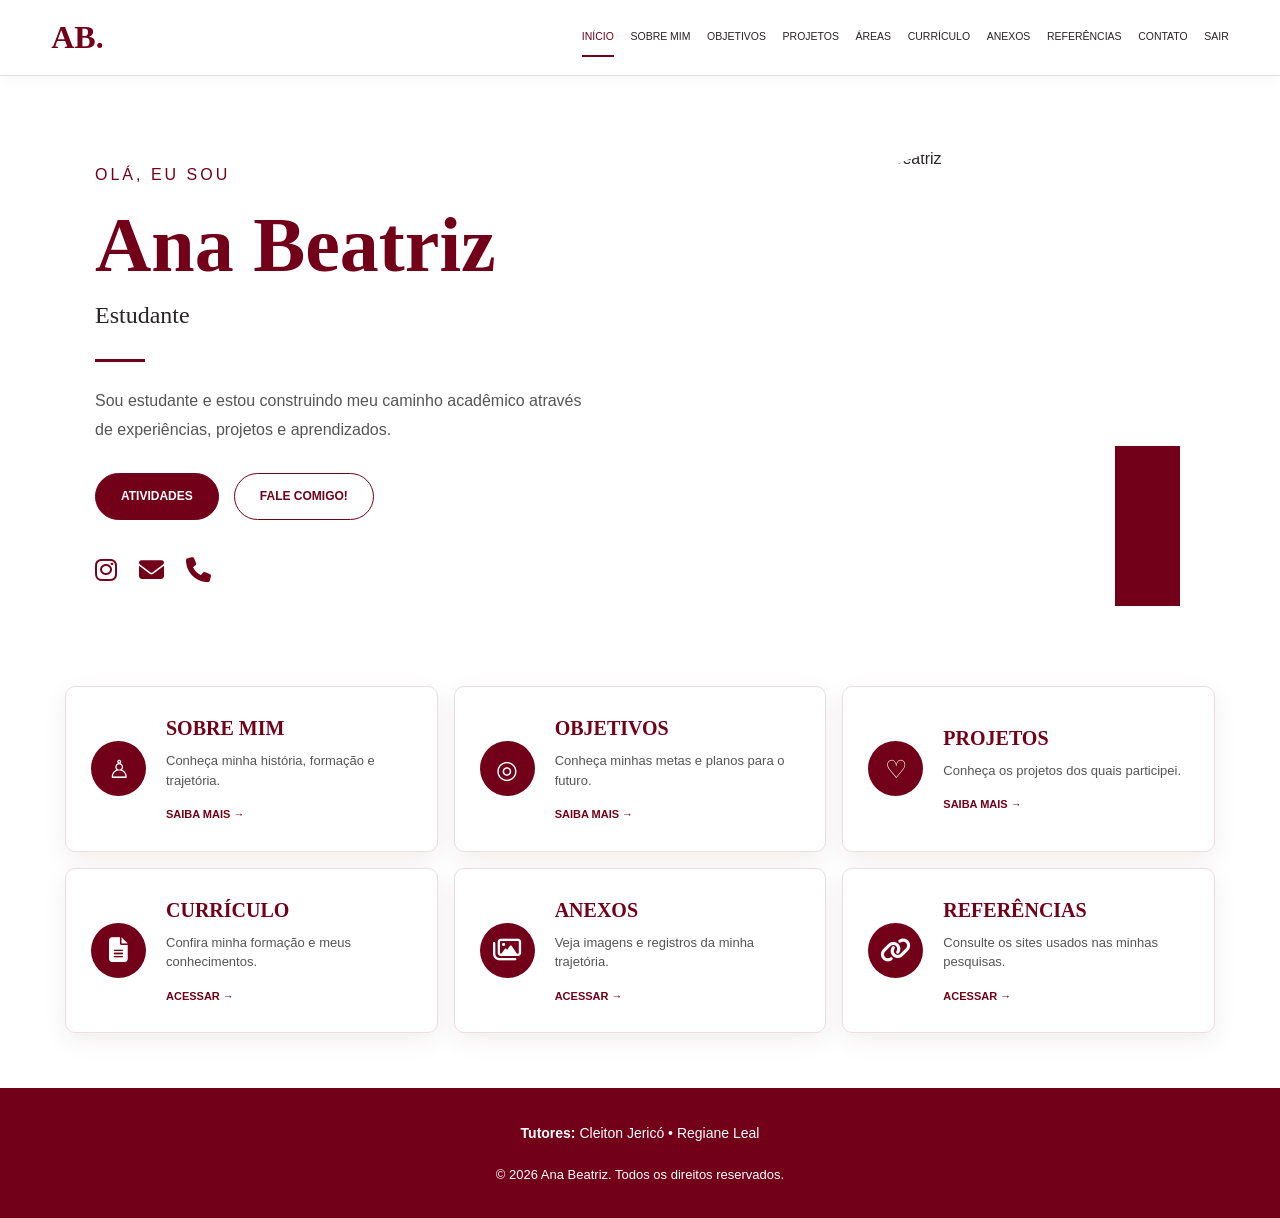
==== index.html @ 42975c36 "Revisa e padroniza o portfolio escolar" ====
<!DOCTYPE html>
<html lang="pt-BR">

<head>
    <script src="auth.js"></script>
    <meta charset="UTF-8">
    <meta name="viewport" content="width=device-width, initial-scale=1.0">

    <title>Portfólio | Ana Beatriz</title>

    <link rel="stylesheet" href="style.css">

    <!-- Ícones -->
    <link rel="stylesheet"
        href="https://cdnjs.cloudflare.com/ajax/libs/font-awesome/6.5.2/css/all.min.css">
</head>

<body>

    <!-- CABEÇALHO -->
    <header>

        <div class="logo">
            AB.
        </div>

        <nav aria-label="Navegação principal">
            <a href="index.html" class="ativo">INÍCIO</a>
            <a href="sobre.html">SOBRE MIM</a>
            <a href="objetivos.html">OBJETIVOS</a>
            <a href="projetos.html">PROJETOS</a>
            <a href="areas.html">ÁREAS</a>
            <a href="curriculo.html">CURRÍCULO</a>
            <a href="anexos.html">ANEXOS</a>
            <a href="referencias.html">REFERÊNCIAS</a>
            <a href="contato.html">CONTATO</a>
            <a href="#" onclick="sair(); return false;">SAIR</a>
        </nav>

    </header>


    <!-- PÁGINA INICIAL -->
    <main>

        <section class="inicio">

            <!-- TEXTO -->
            <div class="texto-inicio">

                <span class="saudacao">
                    OLÁ, EU SOU
                </span>

                <h1>
                    Ana Beatriz
                </h1>

                <h2>
                    Estudante
                </h2>

                <div class="linha"></div>

                <p>
                    Sou estudante e estou construindo meu caminho
                    acadêmico através de experiências, projetos
                    e aprendizados.
                </p>

                <div class="botoes">

                    <a href="areas.html" class="btn-principal">
                        ATIVIDADES
                    </a>

                    <a href="contato.html" class="btn-secundario">
                        FALE COMIGO!
                    </a>

                </div>


                <!-- REDES -->
                <div class="redes">

                    <a href="https://www.instagram.com/a.naalves_/" title="Instagram">
                        <i class="fa-brands fa-instagram"></i>
                    </a>

                    <a href="mailto:ana.b.alves11@aluno.senai.br" title="E-mail">
                        <i class="fa-solid fa-envelope"></i>
                    </a>

                    <a href="tel:+5589994659668" title="Telefone">
                        <i class="fa-solid fa-phone"></i>
                    </a>

                </div>

            </div>


            <!-- FOTO -->
            <div class="foto-inicio">

                <img src="img/Minha foto.png" alt="Foto de Ana Beatriz">

                <div class="detalhe-vinho"></div>

            </div>

        </section>


        <!-- CARDS INFORMATIVOS -->
        <section class="cards">

            <a href="sobre.html" class="card">

                <div class="icone">
                    ♙
                </div>

                <div>
                    <h3>
                        SOBRE MIM
                    </h3>

                    <p>
                        Conheça minha história,
                        formação e trajetória.
                    </p>

                    <span>
                        SAIBA MAIS →
                    </span>
                </div>

            </a>


            <a href="objetivos.html" class="card">

                <div class="icone">
                    ◎
                </div>

                <div>
                    <h3>
                        OBJETIVOS
                    </h3>

                    <p>
                        Conheça minhas metas
                        e planos para o futuro.
                    </p>

                    <span>
                        SAIBA MAIS →
                    </span>
                </div>

            </a>


            <a href="projetos.html" class="card">

                <div class="icone">
                    ♡
                </div>

                <div>
                    <h3>
                        PROJETOS
                    </h3>

                    <p>
                        Conheça os projetos
                        dos quais participei.
                    </p>

                    <span>
                        SAIBA MAIS →
                    </span>
                </div>

            </a>

            <a href="curriculo.html" class="card">
                <div class="icone"><i class="fa-solid fa-file-lines"></i></div>
                <div>
                    <h3>CURRÍCULO</h3>
                    <p>Confira minha formação e meus conhecimentos.</p>
                    <span>ACESSAR →</span>
                </div>
            </a>

            <a href="anexos.html" class="card">
                <div class="icone"><i class="fa-regular fa-images"></i></div>
                <div>
                    <h3>ANEXOS</h3>
                    <p>Veja imagens e registros da minha trajetória.</p>
                    <span>ACESSAR →</span>
                </div>
            </a>

            <a href="referencias.html" class="card">
                <div class="icone"><i class="fa-solid fa-link"></i></div>
                <div>
                    <h3>REFERÊNCIAS</h3>
                    <p>Consulte os sites usados nas minhas pesquisas.</p>
                    <span>ACESSAR →</span>
                </div>
            </a>

        </section>

    </main>


    <!-- RODAPÉ -->
    <footer>

         <p class="tutores">
            <strong>Tutores:</strong>
            Cleiton Jericó • Regiane Leal
        </p>

        <p>
            © 2026 Ana Beatriz. Todos os direitos reservados.
        </p>

      

    </footer>

</body>

</html>
---- style.css ----
/* =========================
   CONFIGURAÇÕES GERAIS
========================= */

* {
    margin: 0;
    padding: 0;
    box-sizing: border-box;
}

body {
    font-family: Arial, sans-serif;
    background-color: #ffffff;
    color: #292426;
}

a {
    text-decoration: none;
    color: inherit;
}


/* =========================
   CORES
========================= */

:root {
    --vinho: #720019;
    --vinho-escuro: #500011;
    --vinho-claro: #9a3347;
    --branco: #ffffff;
    --cinza-claro: #faf7f5;
    --borda: #eadfe0;
    --texto: #292426;
}


/* =========================
   CABEÇALHO
========================= */

header {
    height: 76px;

    padding: 0 7%;

    display: flex;
    align-items: center;
    justify-content: space-between;

    background-color: #ffffff;

    border-bottom: 1px solid var(--borda);

    position: sticky;
    top: 0;

    z-index: 100;
}


/* LOGO */

.logo {
    font-family: Georgia, serif;

    font-size: 32px;

    font-weight: bold;

    color: var(--vinho);
}


/* MENU */

nav {
    display: flex;

    align-items: center;

    gap: 30px;
}

nav a {
    font-size: 13px;

    padding: 28px 0 10px;

    color: #292426;

    border-bottom: 2px solid transparent;

    transition: 0.3s;
}

nav a:hover,
nav a.ativo {
    color: var(--vinho);

    border-bottom-color: var(--vinho);
}


/* BOTÃO CV */

.btn-cv {
    background-color: var(--vinho);

    color: white;

    padding: 13px 24px;

    border-radius: 30px;

    font-size: 12px;

    font-weight: bold;

    transition: 0.3s;
}

.btn-cv:hover {
    background-color: var(--vinho-escuro);
}


/* =========================
   ÁREA INICIAL
========================= */

.inicio {
    max-width: 1150px;

    min-height: 520px;

    margin: auto;

    padding: 55px 20px;

    display: grid;

    grid-template-columns: 1fr 480px;

    align-items: center;

    gap: 70px;
}


/* TEXTO */

.texto-inicio {
    padding-left: 10px;
}

.saudacao {
    color: var(--vinho);

    font-size: 16px;

    letter-spacing: 3px;
}

.texto-inicio h1 {
    font-family: Georgia, serif;

    font-size: 78px;

    line-height: 1;

    color: var(--vinho);

    margin-top: 18px;

    margin-bottom: 12px;
}

.texto-inicio h2 {
    font-family: Georgia, serif;

    font-size: 24px;

    font-weight: normal;
}


/* LINHA DECORATIVA */

.linha {
    width: 50px;

    height: 3px;

    background-color: var(--vinho);

    margin: 25px 0;
}


/* DESCRIÇÃO */

.texto-inicio p {
    max-width: 500px;

    color: #555;

    font-size: 16px;

    line-height: 1.8;
}


/* =========================
   BOTÕES
========================= */

.botoes {
    display: flex;

    gap: 15px;

    margin-top: 28px;
}

.btn-principal,
.btn-secundario {
    padding: 13px 25px;

    border-radius: 30px;

    font-size: 12px;

    font-weight: bold;

    transition: 0.3s;
}


/* BOTÃO VINHO */

.btn-principal {
    background-color: var(--vinho);

    color: white;

    border: 1px solid var(--vinho);
}

.btn-principal:hover {
    background-color: var(--vinho-escuro);
}


/* BOTÃO BRANCO */

.btn-secundario {
    background-color: white;

    color: var(--vinho);

    border: 1px solid var(--vinho);
}

.btn-secundario:hover {
    background-color: #faf3f4;
}


/* =========================
   REDES SOCIAIS
========================= */

.redes {
    display: flex;

    gap: 22px;

    margin-top: 30px;
}

.redes a {
    color: var(--vinho);

    font-size: 25px;

    transition: 0.3s;
}

.redes a:hover {
    color: var(--vinho-claro);

    transform: translateY(-2px);
}


/* =========================
   FOTO
========================= */

.foto-inicio {
    height: 490px;

    position: relative;

    display: flex;

    justify-content: center;

    align-items: center;
}

.foto-inicio img {
    width: 390px;

    height: 460px;

    object-fit: cover;

    border-radius: 200px 200px 25px 25px;

    position: relative;

    z-index: 2;
}


/* DETALHE VINHO AO LADO DA FOTO */

.detalhe-vinho {
    position: absolute;

    right: 15px;

    bottom: 15px;

    width: 65px;

    height: 160px;

    background-color: var(--vinho);

    z-index: 1;
}


/* =========================
   CARDS
========================= */

.cards {
    max-width: 1150px;

    margin: 10px auto 55px;

    display: grid;

    grid-template-columns: repeat(3, 1fr);
}

.card {
    display: flex;

    align-items: center;

    gap: 20px;

    padding: 25px;

    border: 1px solid var(--borda);

    background-color: white;

    transition: 0.3s;
}

.card:hover {
    background-color: var(--cinza-claro);

    border-color: #d8c4c7;
}


/* ÍCONE */

.icone {
    min-width: 55px;

    width: 55px;

    height: 55px;

    display: flex;

    align-items: center;

    justify-content: center;

    border-radius: 50%;

    background-color: var(--vinho);

    color: white;

    font-size: 25px;
}


/* TEXTO DOS CARDS */

.card h3 {
    font-family: Georgia, serif;

    color: var(--vinho);

    font-size: 20px;

    margin-bottom: 7px;
}

.card p {
    color: #555;

    font-size: 13px;

    line-height: 1.5;

    margin-bottom: 10px;
}

.card span {
    color: var(--vinho);

    font-size: 11px;

    font-weight: bold;
}


/* =========================
   RODAPÉ
========================= */

footer {
    min-height: 130px;

    padding: 25px 7%;

    background-color: var(--vinho);

    color: white;

    display: flex;

    flex-direction: column;

    align-items: center;

    justify-content: center;

    text-align: center;

    gap: 12px;

    font-size: 15px;
}

.tutores {
    font-size: 14px;
}

.tutores strong {
    font-weight: bold;
}

.redes-footer {
    display: flex;

    align-items: center;

    justify-content: center;

    gap: 25px;

    margin-top: 3px;
}

.redes-footer a {
    color: white;

    font-size: 21px;

    transition: 0.3s;
}

.redes-footer a:hover {
    color: #eadfe0;

    transform: translateY(-3px);
}


/* =========================
   RESPONSIVIDADE
========================= */

@media (max-width: 950px) {

    nav {
        gap: 15px;
    }

    .inicio {
        grid-template-columns: 1fr 350px;

        gap: 30px;
    }

    .texto-inicio h1 {
        font-size: 60px;
    }

    .foto-inicio img {
        width: 320px;

        height: 400px;
    }
}


@media (max-width: 760px) {

    header {
        padding: 0 5%;
    }

    nav {
        gap: 10px;
    }

    nav a {
        font-size: 11px;
    }

    .btn-cv {
        display: none;
    }

    .inicio {
        grid-template-columns: 1fr;

        text-align: center;

        gap: 35px;
    }

    .texto-inicio {
        padding: 0;

        order: 2;
    }

    .foto-inicio {
        order: 1;

        height: 380px;
    }

    .foto-inicio img {
        width: 280px;

        height: 350px;
    }

    .linha {
        margin: 20px auto;
    }

    .botoes {
        justify-content: center;
    }

    .redes {
        justify-content: center;
    }

    .cards {
        grid-template-columns: 1fr;

        margin-left: 6%;

        margin-right: 6%;
    }

    footer {
        flex-direction: column;

        gap: 10px;

        text-align: center;
    }
}


@media (max-width: 500px) {

    nav {
        display: none;
    }

    .texto-inicio h1 {
        font-size: 48px;
    }

    .texto-inicio h2 {
        font-size: 20px;
    }

    .botoes {
        flex-direction: column;
    }

    .btn-principal,
    .btn-secundario {
        width: 100%;

        text-align: center;
    }

    .foto-inicio img {
        width: 250px;

        height: 320px;
    }
}








/* =========================
   PÁGINA SOBRE MIM
========================= */

.sobre {
    max-width: 900px;

    margin: auto;

    padding: 70px 30px 80px;

    text-align: center;
}


/* =========================
   TÍTULO
========================= */

.titulo-pagina {
    text-align: center;

    margin-bottom: 55px;
}

.titulo-pagina span {
    color: var(--vinho);

    font-size: 12px;

    font-weight: bold;

    letter-spacing: 3px;
}

.titulo-pagina h1 {
    font-family: Georgia, serif;

    color: var(--vinho);

    font-size: 48px;

    margin-top: 12px;
}

.linha-titulo {
    width: 45px;

    height: 3px;

    background-color: var(--vinho);

    margin: 18px auto 0;
}


/* =========================
   TEXTO
========================= */

.sobre-texto {
    max-width: 780px;

    margin: auto;

    text-align: center;
}

.sobre-texto h2 {
    font-family: Georgia, serif;

    color: var(--vinho);

    font-size: 32px;

    margin-bottom: 30px;
}

.sobre-texto p {
    color: #555;

    font-size: 15px;

    line-height: 1.9;

    margin-bottom: 20px;
}

.sobre-texto strong {
    color: var(--vinho);
}


/* =========================
   INFORMAÇÕES
========================= */

.informacoes {
    max-width: 700px;

    margin: 40px auto 0;

    padding-top: 30px;

    border-top: 1px solid var(--borda);

    display: grid;

    grid-template-columns: 1fr 1fr;

    gap: 30px;
}

.informacao {
    display: flex;

    flex-direction: column;

    align-items: center;

    gap: 8px;
}

.informacao span {
    color: var(--vinho);

    font-size: 10px;

    font-weight: bold;

    letter-spacing: 2px;
}

.informacao strong {
    color: #333;

    font-size: 14px;

    font-weight: normal;
}


/* =========================
   RESPONSIVIDADE
========================= */

@media (max-width: 600px) {

    .sobre {
        padding: 50px 20px 60px;
    }

    .titulo-pagina h1 {
        font-size: 38px;
    }

    .sobre-texto h2 {
        font-size: 27px;
    }

    .sobre-texto p {
        font-size: 14px;
    }

    .informacoes {
        grid-template-columns: 1fr;

        gap: 25px;
    }
}







/* =========================
   PÁGINA OBJETIVOS
========================= */

.objetivos {
    max-width: 1100px;

    margin: auto;

    padding: 70px 30px 80px;

    text-align: center;
}


/* =========================
   TÍTULO
========================= */

.objetivos .titulo-pagina {
    margin-bottom: 55px;
}

.objetivos .titulo-pagina span {
    color: var(--vinho);

    font-size: 12px;

    font-weight: bold;

    letter-spacing: 3px;
}

.objetivos .titulo-pagina h1 {
    font-family: Georgia, serif;

    color: var(--vinho);

    font-size: 48px;

    margin-top: 12px;
}

.objetivos .linha-titulo {
    width: 45px;

    height: 3px;

    background-color: var(--vinho);

    margin: 18px auto;
}

.objetivos .titulo-pagina p {
    max-width: 600px;

    margin: 20px auto 0;

    color: #666;

    font-size: 15px;

    line-height: 1.7;
}


/* =========================
   CARDS
========================= */

.objetivos-cards {
    display: grid;

    grid-template-columns: repeat(3, 1fr);

    gap: 22px;

    max-width: 1000px;

    margin: auto;
}


.objetivo-card {
    min-height: 330px;

    padding: 35px 28px;

    border: 1px solid var(--borda);

    background-color: white;

    position: relative;

    transition: 0.3s;
}


.objetivo-card:hover {
    border-color: var(--vinho);

    transform: translateY(-5px);

    box-shadow: 0 10px 25px rgba(114, 0, 25, 0.08);
}


/* =========================
   NÚMERO
========================= */

.objetivo-numero {
    color: var(--vinho);

    font-size: 12px;

    font-weight: bold;

    letter-spacing: 2px;

    margin-bottom: 20px;
}


/* =========================
   ÍCONE
========================= */

.objetivo-icone {
    width: 65px;

    height: 65px;

    margin: auto;

    display: flex;

    align-items: center;

    justify-content: center;

    border-radius: 50%;

    background-color: var(--vinho);

    color: white;

    font-size: 24px;
}


/* =========================
   TÍTULO DO CARD
========================= */

.objetivo-card h2 {
    font-family: Georgia, serif;

    color: var(--vinho);

    font-size: 25px;

    margin: 22px 0 15px;
}


/* =========================
   TEXTO
========================= */

.objetivo-card p {
    color: #555;

    font-size: 14px;

    line-height: 1.8;
}


/* =========================
   FRASE FINAL
========================= */

.frase-objetivos {
    max-width: 700px;

    margin: 55px auto 0;

    display: flex;

    align-items: center;

    justify-content: center;

    gap: 15px;

    color: var(--vinho);
}


.frase-objetivos span {
    font-family: Georgia, serif;

    font-size: 40px;

    line-height: 1;
}


.frase-objetivos p {
    font-family: Georgia, serif;

    font-size: 18px;

    font-style: italic;
}


/* =========================
   RESPONSIVIDADE
========================= */

@media (max-width: 800px) {

    .objetivos-cards {
        grid-template-columns: 1fr;

        max-width: 500px;
    }

    .objetivo-card {
        min-height: auto;
    }
}


@media (max-width: 600px) {

    .objetivos {
        padding: 50px 20px 60px;
    }

    .objetivos .titulo-pagina h1 {
        font-size: 38px;
    }

    .objetivos .titulo-pagina p {
        font-size: 14px;
    }

    .frase-objetivos p {
        font-size: 16px;
    }
}







/* =========================
   PÁGINA PROJETOS
========================= */

.projetos {
    max-width: 1000px;

    margin: auto;

    padding: 70px 30px 80px;

    text-align: center;
}


/* =========================
   TÍTULO
========================= */

.projetos .titulo-pagina {
    margin-bottom: 55px;
}

.projetos .titulo-pagina span {
    color: var(--vinho);

    font-size: 12px;

    font-weight: bold;

    letter-spacing: 3px;
}

.projetos .titulo-pagina h1 {
    font-family: Georgia, serif;

    color: var(--vinho);

    font-size: 48px;

    margin-top: 12px;
}

.projetos .linha-titulo {
    width: 45px;

    height: 3px;

    background-color: var(--vinho);

    margin: 18px auto;
}

.projetos .titulo-pagina p {
    max-width: 600px;

    margin: 20px auto 0;

    color: #666;

    font-size: 15px;

    line-height: 1.7;
}


/* =========================
   LISTA
========================= */

.lista-projetos {
    max-width: 850px;

    margin: auto;

    border-top: 1px solid var(--borda);
}


/* =========================
   PROJETO
========================= */

.projeto {
    min-height: 90px;

    padding: 20px 25px;

    display: flex;

    align-items: center;

    gap: 30px;

    border-bottom: 1px solid var(--borda);

    background-color: white;

    transition: 0.3s;
}


.projeto:hover {
    background-color: #faf7f5;

    padding-left: 35px;
}


/* =========================
   NÚMERO
========================= */

.numero-projeto {
    color: var(--vinho);

    font-size: 12px;

    font-weight: bold;

    letter-spacing: 1px;

    min-width: 30px;
}


/* =========================
   NOME
========================= */

.projeto h2 {
    flex: 1;

    text-align: left;

    font-family: Georgia, serif;

    font-size: 21px;

    font-weight: normal;

    color: #292426;
}


/* =========================
   SETA
========================= */

.seta {
    color: var(--vinho);

    font-size: 24px;

    transition: 0.3s;
}

.projeto:hover .seta {
    transform: translateX(5px);
}


/* =========================
   RESPONSIVIDADE
========================= */

@media (max-width: 600px) {

    .projetos {
        padding: 50px 20px 60px;
    }

    .projetos .titulo-pagina h1 {
        font-size: 38px;
    }

    .projeto {
        gap: 15px;

        padding: 20px 15px;
    }

    .projeto h2 {
        font-size: 17px;
    }

    .projeto:hover {
        padding-left: 20px;
    }
}







/* =========================
   PÁGINA CONTATO
========================= */

.contato {
    max-width: 950px;

    margin: auto;

    padding: 70px 30px 90px;

    text-align: center;
}


/* =========================
   TÍTULO
========================= */

.contato .titulo-pagina {
    margin-bottom: 55px;
}

.contato .titulo-pagina span {
    color: var(--vinho);

    font-size: 12px;

    font-weight: bold;

    letter-spacing: 3px;
}

.contato .titulo-pagina h1 {
    font-family: Georgia, serif;

    color: var(--vinho);

    font-size: 48px;

    margin-top: 12px;
}

.contato .linha-titulo {
    width: 45px;

    height: 3px;

    background-color: var(--vinho);

    margin: 18px auto;
}

.contato .titulo-pagina p {
    max-width: 600px;

    margin: 20px auto 0;

    color: #666;

    font-size: 15px;

    line-height: 1.7;
}


/* =========================
   CONTATOS
========================= */

.contatos {
    max-width: 750px;

    margin: auto;

    display: flex;

    flex-direction: column;

    gap: 15px;
}


/* =========================
   CARD DE CONTATO
========================= */

.contato-card {
    min-height: 95px;

    padding: 18px 25px;

    display: flex;

    align-items: center;

    gap: 22px;

    background-color: white;

    border: 1px solid var(--borda);

    text-align: left;

    transition: 0.3s;
}

.contato-card:hover {
    border-color: var(--vinho);

    background-color: #faf7f5;

    transform: translateX(5px);
}


/* =========================
   ÍCONE
========================= */

.contato-icone {
    width: 58px;

    height: 58px;

    min-width: 58px;

    display: flex;

    align-items: center;

    justify-content: center;

    border-radius: 50%;

    background-color: var(--vinho);

    color: white;

    font-size: 23px;
}


/* =========================
   INFORMAÇÕES
========================= */

.contato-info {
    display: flex;

    flex-direction: column;

    gap: 7px;

    flex: 1;
}

.contato-info span {
    color: var(--vinho);

    font-size: 10px;

    font-weight: bold;

    letter-spacing: 2px;
}

.contato-info strong {
    color: #333;

    font-size: 15px;

    font-weight: normal;
}


/* =========================
   SETA
========================= */

.seta-contato {
    color: var(--vinho);

    font-size: 17px;

    transition: 0.3s;
}

.contato-card:hover .seta-contato {
    transform: translateX(5px);
}


/* =========================
   RESPONSIVIDADE
========================= */

@media (max-width: 600px) {

    .contato {
        padding: 50px 20px 60px;
    }

    .contato .titulo-pagina h1 {
        font-size: 38px;
    }

    .contato-card {
        padding: 15px;

        gap: 15px;
    }

    .contato-icone {
        width: 50px;

        height: 50px;

        min-width: 50px;

        font-size: 20px;
    }

    .contato-info strong {
        font-size: 13px;
    }
}

/* =========================
   MINHA ROTINA
========================= */

.rotina {
    width: 100%;
    margin-top: 75px;
    padding-top: 55px;

    border-top: 1px solid var(--borda);

    text-align: center;
}


/* TÍTULO */

.rotina-titulo {
    margin-bottom: 40px;
}

.rotina-titulo span {
    color: var(--vinho);

    font-size: 12px;
    font-weight: bold;

    letter-spacing: 4px;
}

.rotina-titulo h2 {
    margin-top: 12px;

    font-family: Georgia, serif;

    color: var(--vinho);

    font-size: 38px;
}

.rotina-titulo .linha-titulo {
    width: 50px;
    height: 3px;

    margin: 18px auto;

    background-color: var(--vinho);
}

.rotina-titulo p {
    margin: 20px auto 0;

    color: #666;

    font-size: 15px;
}


/* =========================
   TABELA
========================= */

.tabela-rotina {
    width: 100%;

    margin: 0 auto;

    overflow-x: visible;
}

.tabela-rotina table {
    width: 100%;

    border-collapse: collapse;

    table-layout: fixed;

    background-color: white;

    border: 1px solid var(--borda);
}


/* CABEÇALHO */

.tabela-rotina th {
    height: 55px;

    padding: 12px 8px;

    background-color: var(--vinho);

    color: white;

    border: 1px solid white;

    font-size: 12px;

    font-weight: bold;

    letter-spacing: 1px;
}


/* CÉLULAS */

.tabela-rotina td {
    height: 42px;

    padding: 8px 5px;

    border: 1px solid #ddd;

    color: #555;

    font-size: 12px;

    text-align: center;

    vertical-align: middle;
}


/* COLUNA HORÁRIO */

.tabela-rotina th:first-child {
    width: 125px;
}

.tabela-rotina td:first-child {
    width: 125px;

    background-color: #faf7f5;

    color: var(--vinho);

    font-weight: bold;

    white-space: nowrap;
}


/* LINHAS ALTERNADAS */

.tabela-rotina tbody tr:nth-child(even) td:not(:first-child) {
    background-color: #fdfafa;
}


/* HOVER */

.tabela-rotina tbody tr:hover td {
    background-color: #f7eeee;
}


/* =========================
   RESPONSIVIDADE PARA PC
========================= */

@media (min-width: 1200px) {

    .sobre {
        max-width: 1250px;
    }

    .sobre-texto {
        max-width: 1100px;
    }

    .tabela-rotina td {
        height: 45px;

        font-size: 13px;
    }

    .tabela-rotina th {
        font-size: 13px;
    }
}







/* ========================================
   PÁGINA ÁREAS
======================================== */

.areas {
    max-width: 1200px;
    margin: auto;
    padding: 70px 30px 90px;
}


/* ========================================
   TÍTULO DA PÁGINA
======================================== */

.areas .titulo-pagina {
    text-align: center;
    margin-bottom: 75px;
}

.areas .titulo-pagina span {
    color: var(--vinho);
    font-size: 12px;
    font-weight: bold;
    letter-spacing: 3px;
}

.areas .titulo-pagina h1 {
    color: var(--vinho);
    font-family: Georgia, serif;
    font-size: 46px;
    margin-top: 12px;
}

.areas .linha-titulo {
    width: 50px;
    height: 3px;
    background-color: var(--vinho);
    margin: 18px auto;
}

.areas .titulo-pagina p {
    max-width: 650px;
    margin: 20px auto;
    color: #666;
    font-size: 15px;
    line-height: 1.7;
}


/* ========================================
   ÁREA
======================================== */

.area {
    margin-bottom: 80px;
}


/* ========================================
   CABEÇALHO DA ÁREA
======================================== */

.area-cabecalho {
    display: flex;
    align-items: center;
    gap: 20px;

    margin-bottom: 25px;
    padding-bottom: 18px;

    border-bottom: 1px solid var(--borda);
}

.area-icone {
    width: 60px;
    height: 60px;

    flex-shrink: 0;

    display: flex;
    align-items: center;
    justify-content: center;

    background-color: var(--vinho);
    color: white;

    border-radius: 50%;

    font-size: 22px;
}

.area-cabecalho span {
    color: var(--vinho);

    font-size: 10px;
    font-weight: bold;

    letter-spacing: 2px;
}

.area-cabecalho h2 {
    color: #292426;

    font-family: Georgia, serif;

    font-size: 30px;
    font-weight: normal;

    margin-top: 5px;
}


/* ========================================
   EIXOS
======================================== */

.eixos {
    display: grid;

    grid-template-columns: repeat(4, 1fr);

    gap: 18px;
}


/* ========================================
   CARD DA ATIVIDADE
======================================== */

.eixo {
    background-color: white;

    border: 1px solid var(--borda);

    padding: 20px;

    text-align: left;

    position: relative;

    transition: 0.3s;
}

.eixo:hover {
    transform: translateY(-6px);

    border-color: var(--vinho);

    box-shadow:
        0 10px 25px rgba(114, 0, 25, 0.10);
}


/* ========================================
   NÚMERO DO EIXO
======================================== */

.numero-eixo {
    display: block;

    color: var(--vinho);

    font-size: 10px;

    font-weight: bold;

    letter-spacing: 2px;

    margin-bottom: 15px;
}


/* ========================================
   IMAGEM
======================================== */

.imagem-atividade {
    width: 100%;
    height: 155px;

    overflow: hidden;

    margin-bottom: 18px;

    background-color: #f5f1f1;
}

.imagem-atividade img {
    width: 100%;
    height: 100%;

    object-fit: cover;

    display: block;

    transition: 0.4s;
}

.eixo:hover .imagem-atividade img {
    transform: scale(1.05);
}


/* ========================================
   TÍTULO DA ATIVIDADE
======================================== */

.eixo h3 {
    color: var(--vinho);

    font-family: Georgia, serif;

    font-size: 18px;

    font-weight: normal;

    margin-bottom: 10px;
}


/* ========================================
   DESCRIÇÃO
======================================== */

.eixo p {
    color: #666;

    font-size: 13px;

    line-height: 1.6;

    margin: 0;
}


/* ========================================
   DETALHE INFERIOR
======================================== */

.eixo::after {
    content: "";

    position: absolute;

    bottom: 0;
    left: 50%;

    transform: translateX(-50%);

    width: 0;
    height: 3px;

    background-color: var(--vinho);

    transition: 0.3s;
}

.eixo:hover::after {
    width: 45px;
}

/* ========================================
   MODAL - IMAGEM AMPLIADA
======================================== */

.modal-imagem {

    display: none;

    position: fixed;

    z-index: 9999;

    top: 0;
    left: 0;

    width: 100%;
    height: 100%;

    background-color: rgba(35, 20, 25, 0.90);

    align-items: center;
    justify-content: center;

    padding: 40px;

}


/* QUANDO O MODAL ESTÁ ABERTO */

.modal-imagem.ativo {

    display: flex;

}


/* IMAGEM AMPLIADA */

.modal-imagem img {

    max-width: 90%;

    max-height: 85vh;

    object-fit: contain;

    border: 5px solid white;

    box-shadow: 0 10px 40px rgba(0, 0, 0, 0.4);

    animation: aparecerImagem 0.3s ease;

}


/* BOTÃO FECHAR */

.fechar-modal {

    position: absolute;

    top: 25px;
    right: 35px;

    width: 45px;
    height: 45px;

    border: none;

    background-color: white;

    color: var(--vinho);

    border-radius: 50%;

    font-size: 30px;

    line-height: 40px;

    cursor: pointer;

    transition: 0.3s;

}


.fechar-modal:hover {

    background-color: var(--vinho);

    color: white;

    transform: rotate(90deg);

}


/* ANIMAÇÃO */

@keyframes aparecerImagem {

    from {

        opacity: 0;

        transform: scale(0.85);

    }

    to {

        opacity: 1;

        transform: scale(1);

    }

}


/* CURSOR NAS IMAGENS */

.imagem-atividade img {

    cursor: zoom-in;

}


/* ========================================
   RESPONSIVIDADE
======================================== */

@media (max-width: 1000px) {

    .eixos {
        grid-template-columns: repeat(2, 1fr);
    }

}


@media (max-width: 600px) {

    .areas {
        padding: 50px 20px 60px;
    }

    .areas .titulo-pagina h1 {
        font-size: 36px;
    }

    .eixos {
        grid-template-columns: 1fr;
    }

    .area-cabecalho h2 {
        font-size: 25px;
    }

}

/* PADRONIZACAO GERAL — identidade original vinho, branco e neutros */
:root{--vinho:#720019;--vinho-escuro:#500011;--vinho-claro:#9a3347;--branco:#fff;--cinza-claro:#faf7f5;--borda:#eadfe0;--texto:#292426;--texto-suave:#6d6466;--sombra-suave:0 8px 24px rgba(80,0,17,.07);--sombra-hover:0 14px 30px rgba(80,0,17,.12)}
html{scroll-behavior:smooth;scroll-padding-top:110px}
body{min-width:320px;overflow-x:hidden;color:var(--texto);line-height:1.6;-webkit-font-smoothing:antialiased}
img{max-width:100%}
a:focus-visible,button:focus-visible{outline:3px solid rgba(154,51,71,.45);outline-offset:4px}
header{height:auto;min-height:76px;gap:20px;padding:12px clamp(16px,4vw,7%);box-shadow:0 3px 14px rgba(40,0,10,.035)}
header .logo{flex:0 0 auto}
header nav{flex:1 1 auto;justify-content:flex-end;flex-wrap:wrap;gap:5px clamp(9px,1.3vw,20px)}
header nav a{display:inline-flex;align-items:center;min-height:38px;padding:8px 0 6px;font-size:clamp(10px,.82vw,12px);white-space:nowrap}
footer{width:100%;margin-top:45px;padding:26px 20px;text-align:center;background:var(--vinho);color:#fff;font-size:13px;line-height:1.8}
footer p+p{margin-top:5px}
.card,.eixo,.objetivo-card,.projeto,.contato-card,.referencia-item,.anexo-card{box-shadow:var(--sombra-suave);transition:transform .25s ease,box-shadow .25s ease,border-color .25s ease}
.card:hover,.eixo:hover,.objetivo-card:hover,.projeto:hover,.contato-card:hover,.referencia-item:hover,.anexo-card:hover{box-shadow:var(--sombra-hover)}
.btn-principal,.btn-secundario,.btn-cv,.nova-botao,.abrir-fonte{transition:transform .22s ease,background-color .22s ease,box-shadow .22s ease}
.btn-principal:hover,.btn-secundario:hover,.btn-cv:hover,.nova-botao:hover,.abrir-fonte:hover{transform:translateY(-2px)}
.titulo-pagina{text-align:center}
.titulo-pagina h1{font-size:clamp(34px,4.5vw,46px);line-height:1.15;text-wrap:balance}
.inicio{width:min(100% - 40px,1150px);grid-template-columns:minmax(0,1fr) minmax(280px,430px);gap:clamp(28px,5vw,70px)}
.texto-inicio h1{font-size:clamp(46px,6.5vw,78px);overflow-wrap:anywhere}
.foto-inicio img{max-width:100%}
.cards{width:min(100% - 40px,1150px);grid-template-columns:repeat(3,minmax(0,1fr));gap:16px}
.cards .card,.objetivo-card,.projeto,.contato-card,.referencia-item{border-radius:10px;min-width:0}
.sobre,.objetivos,.projetos,.contato,.areas{width:min(100% - 40px,1200px);margin-left:auto;margin-right:auto}
.projeto h2{overflow-wrap:anywhere}
.imagem-atividade img,.galeria-estatica img,.anexo-card img{display:block;max-width:100%;cursor:zoom-in}
.galeria-estatica{width:min(100%,1100px);margin:0 auto;display:grid;grid-template-columns:repeat(3,minmax(0,1fr));gap:20px}
.anexo-card{margin:0;overflow:hidden;border:1px solid var(--borda);border-radius:10px;background:#fff}
.anexo-card img{width:100%;height:230px;object-fit:cover;transition:transform .35s ease}
.anexo-card:hover img{transform:scale(1.035)}
.anexo-card figcaption{padding:13px 15px;color:var(--texto-suave);font-size:13px}
.modal-imagem{padding:24px;backdrop-filter:blur(4px)}
.modal-imagem img{max-width:min(92vw,1100px);max-height:86vh;border:4px solid #fff;border-radius:6px}
.referencias-pagina,.nova-pagina{width:min(100% - 40px,1000px);margin:55px auto 70px}
.referencias-topo{text-align:center;margin-bottom:38px}
.referencias-lista{display:grid;gap:15px}
.referencia-item{background:#fff;min-width:0}
/* Curriculo */
.curriculo-pagina{width:min(100% - 36px,980px);margin:48px auto 65px}
.curriculo-titulo{margin-bottom:26px}
.curriculo-acoes{display:flex;justify-content:center;margin:0 0 24px}
.curriculo-imprimir{display:inline-flex;align-items:center;justify-content:center;gap:10px;padding:13px 22px;border:1px solid var(--vinho);border-radius:7px;background:var(--vinho);color:#fff;font-size:14px;cursor:pointer;transition:.22s}
.curriculo-imprimir:hover{background:var(--vinho-escuro);transform:translateY(-2px);box-shadow:0 8px 20px rgba(114,0,25,.16)}
.curriculo-documento{padding:clamp(24px,5vw,52px);border:1px solid var(--borda);border-top:5px solid var(--vinho);border-radius:10px;background:#fff;box-shadow:var(--sombra-suave)}
.curriculo-cabecalho{display:flex;align-items:flex-start;justify-content:space-between;gap:25px;padding-bottom:24px;border-bottom:1px solid var(--borda)}
.curriculo-identificador{color:var(--vinho);font-size:10px;font-weight:700;letter-spacing:2.5px}
.curriculo-cabecalho h2{margin:8px 0;color:var(--vinho);font:normal clamp(25px,4vw,34px)/1.2 Georgia,serif}
.curriculo-resumo{color:var(--texto-suave);font-size:14px}
.curriculo-contatos{min-width:220px;color:var(--texto-suave);font-size:12px}
.curriculo-contatos p{margin:5px 0;overflow-wrap:anywhere}
.curriculo-contatos i{width:18px;color:var(--vinho)}
.curriculo-bloco{margin-top:25px;break-inside:avoid}
.curriculo-bloco h3{display:flex;align-items:center;gap:10px;margin-bottom:11px;padding-bottom:8px;border-bottom:1px solid var(--borda);color:var(--vinho);font:normal 19px Georgia,serif}
.curriculo-bloco h3 i{font-size:14px}
.curriculo-bloco p,.curriculo-bloco li{color:#494144;font-size:13px;line-height:1.75}
.curriculo-registro strong{color:var(--texto);font-size:14px}
.curriculo-lista{padding-left:20px;columns:2;column-gap:35px}
.curriculo-lista li{break-inside:avoid;padding-left:2px}
.curriculo-nota{margin-top:15px;text-align:center;color:var(--texto-suave);font-size:12px}
/* Responsividade */
@media(max-width:1050px){
 header{align-items:flex-start;flex-direction:column;gap:5px;padding-top:10px;padding-bottom:8px}
 header nav{width:100%;justify-content:flex-start;flex-wrap:nowrap;overflow-x:auto;overflow-y:hidden;padding:2px 0 5px;scrollbar-width:thin}
 header nav a{flex:0 0 auto;padding:7px 0 5px}
 .eixos{grid-template-columns:repeat(2,minmax(0,1fr))}
}
@media(max-width:760px){
 .inicio{grid-template-columns:1fr;text-align:center;padding-top:38px}
 .texto-inicio{padding-left:0}
 .texto-inicio p{margin-left:auto;margin-right:auto}
 .texto-inicio .linha{margin-left:auto;margin-right:auto}
 .botoes,.redes{justify-content:center}
 .foto-inicio{height:auto;min-height:300px}
 .foto-inicio img{width:min(78vw,350px);height:min(92vw,410px)}
 .cards{grid-template-columns:repeat(2,minmax(0,1fr))}
 .galeria-estatica{grid-template-columns:repeat(2,minmax(0,1fr))}
 .curriculo-cabecalho{flex-direction:column}
 .curriculo-contatos{min-width:0}
}
@media(max-width:520px){
 .sobre,.objetivos,.projetos,.contato,.areas{width:min(100% - 28px,1200px)}
 .cards,.eixos,.galeria-estatica{grid-template-columns:1fr}
 .cards{width:min(100% - 28px,1150px)}
 .anexo-card img{height:220px}
 .botoes{flex-wrap:wrap}
 .curriculo-pagina,.referencias-pagina,.nova-pagina{width:min(100% - 28px,1000px);margin-top:35px}
 .curriculo-documento{padding:22px 18px}
 .curriculo-lista{columns:1}
 .referencia-item{align-items:flex-start;flex-direction:column}
 footer{padding:22px 15px}
}
@media(prefers-reduced-motion:reduce){
 html{scroll-behavior:auto}
 *,*::before,*::after{animation-duration:.01ms!important;animation-iteration-count:1!important;transition-duration:.01ms!important}
}
/* Impressao do curriculo: folha A4, sem elementos do site */
@media print{
 @page{size:A4;margin:14mm 15mm}
 html,body{width:100%;min-width:0;background:#fff!important;color:#222!important;font-family:Arial,sans-serif!important;font-size:10pt;print-color-adjust:exact;-webkit-print-color-adjust:exact}
 header,footer,.curriculo-titulo,.curriculo-acoes,.curriculo-nota,.modal-imagem{display:none!important}
 .curriculo-pagina{width:100%;max-width:none;margin:0;padding:0}
 .curriculo-documento{padding:0;border:0;border-top:3px solid #720019;border-radius:0;box-shadow:none!important}
 .curriculo-cabecalho{gap:10mm;padding-bottom:6mm}
 .curriculo-cabecalho h2{font-size:21pt}
 .curriculo-resumo,.curriculo-contatos,.curriculo-bloco p,.curriculo-bloco li{font-size:9.5pt}
 .curriculo-bloco{margin-top:5mm;break-inside:avoid;page-break-inside:avoid}
 .curriculo-bloco h3{margin-bottom:2mm;padding-bottom:1.5mm;font-size:12pt}
 .curriculo-lista{columns:2}
 a{color:inherit!important;text-decoration:none!important}
}

.entrada-suave{opacity:0;transform:translateY(12px)}
.entrada-suave.visivel{opacity:1;transform:translateY(0);transition:opacity .45s ease,transform .45s ease}
@media(prefers-reduced-motion:reduce){.entrada-suave{opacity:1;transform:none}}
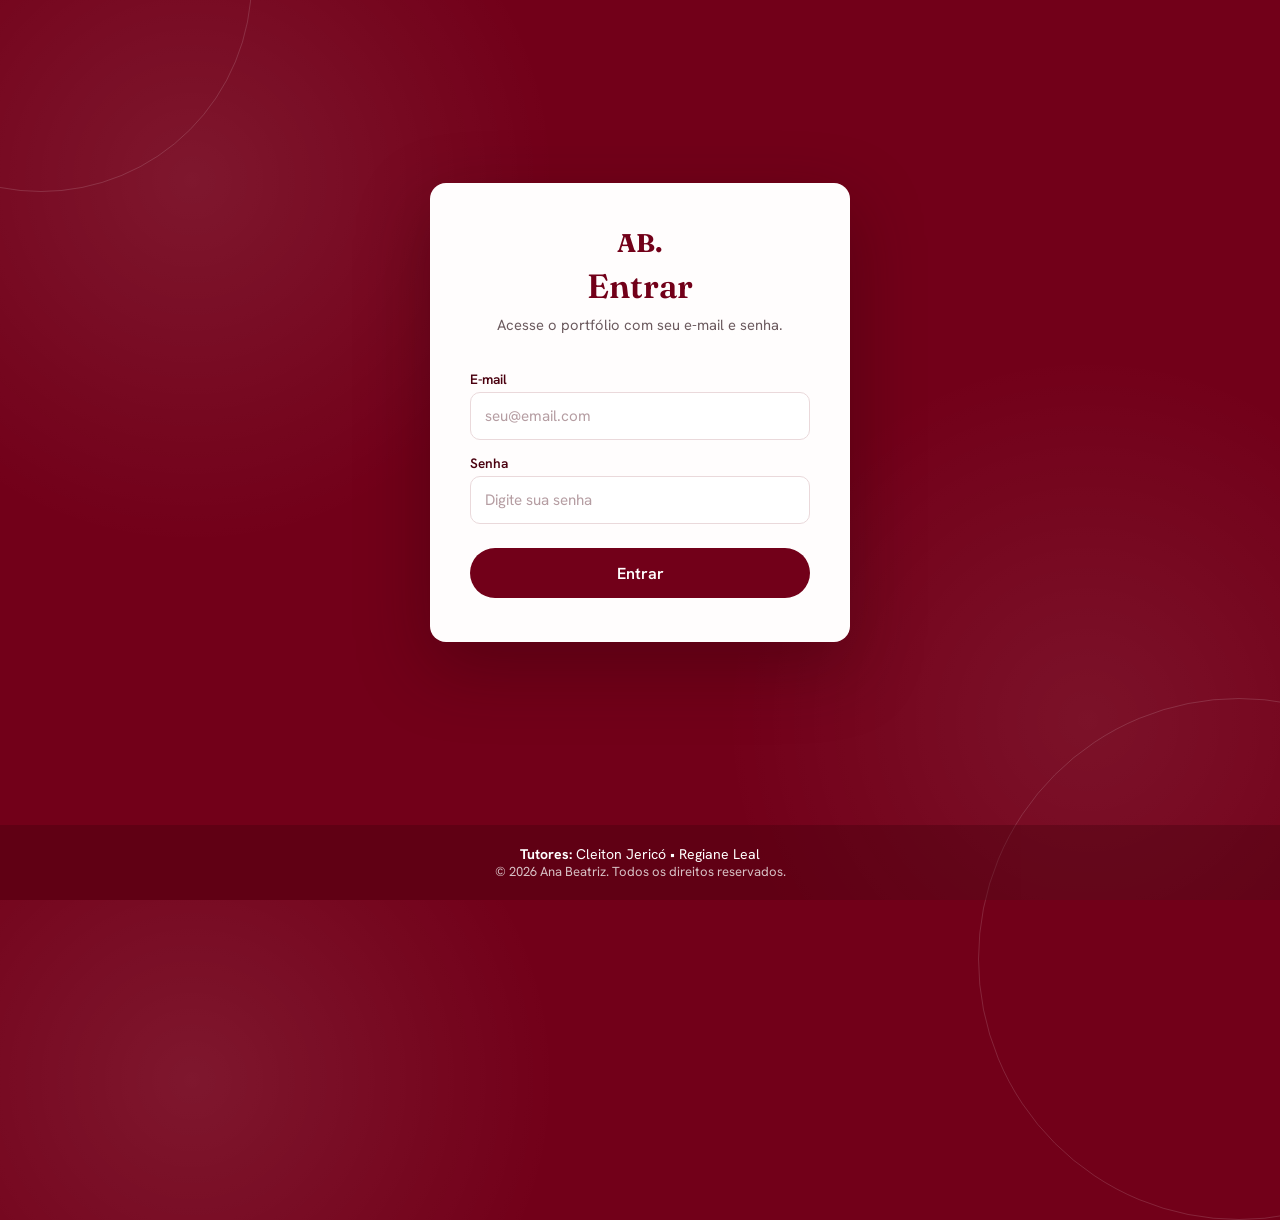
==== commit 4381dfc5: "melhorias" ====
--- a/index.html
+++ b/index.html
@@ -2,41 +2,35 @@
 <html lang="pt-BR">
 
 <head>
-    <script src="auth.js"></script>
     <meta charset="UTF-8">
     <meta name="viewport" content="width=device-width, initial-scale=1.0">
-
     <title>Portfólio | Ana Beatriz</title>
-
+    <link rel="preconnect" href="https://fonts.googleapis.com">
+    <link rel="preconnect" href="https://fonts.gstatic.com" crossorigin>
+    <link rel="stylesheet" href="https://fonts.googleapis.com/css2?family=Fraunces:opsz,wght@9..144,500;9..144,600;9..144,700&family=Hanken+Grotesk:wght@400;500;600&display=swap">
     <link rel="stylesheet" href="style.css">
-
-    <!-- Ícones -->
-    <link rel="stylesheet"
-        href="https://cdnjs.cloudflare.com/ajax/libs/font-awesome/6.5.2/css/all.min.css">
+    <link rel="stylesheet" href="https://cdnjs.cloudflare.com/ajax/libs/font-awesome/6.5.2/css/all.min.css">
+    <script src="auth.js"></script>
 </head>
 
 <body>
 
     <!-- CABEÇALHO -->
     <header>
-
-        <div class="logo">
-            AB.
-        </div>
-
-        <nav aria-label="Navegação principal">
-            <a href="index.html" class="ativo">INÍCIO</a>
-            <a href="sobre.html">SOBRE MIM</a>
-            <a href="objetivos.html">OBJETIVOS</a>
-            <a href="projetos.html">PROJETOS</a>
-            <a href="areas.html">ÁREAS</a>
-            <a href="curriculo.html">CURRÍCULO</a>
-            <a href="anexos.html">ANEXOS</a>
-            <a href="referencias.html">REFERÊNCIAS</a>
-            <a href="contato.html">CONTATO</a>
-            <a href="#" onclick="sair(); return false;">SAIR</a>
+        <a href="index.html" class="logo" aria-label="Início">AB.</a>
+        <button class="menu-toggle" type="button" aria-label="Abrir menu" aria-expanded="false" aria-controls="menu"><i class="fa-solid fa-bars"></i></button>
+        <nav id="menu" aria-label="Navegação principal">
+            <a href="index.html" class="ativo" aria-current="page">Início</a>
+            <a href="sobre.html">Sobre mim</a>
+            <a href="objetivos.html">Objetivos</a>
+            <a href="projetos.html">Projetos</a>
+            <a href="areas.html">Áreas</a>
+            <a href="curriculo.html">Currículo</a>
+            <a href="anexos.html">Anexos</a>
+            <a href="referencias.html">Referências</a>
+            <a href="contato.html">Contato</a>
+            <a href="#" class="sair" onclick="sair(); return false;">Sair</a>
         </nav>
-
     </header>
 
 
@@ -104,7 +98,7 @@
             <!-- FOTO -->
             <div class="foto-inicio">
 
-                <img src="img/Minha foto.png" alt="Foto de Ana Beatriz">
+                <img src="img/Minha foto.png" loading="eager" alt="Foto de Ana Beatriz">
 
                 <div class="detalhe-vinho"></div>
 
@@ -119,7 +113,7 @@
             <a href="sobre.html" class="card">
 
                 <div class="icone">
-                    ♙
+                    <i class="fa-solid fa-user"></i>
                 </div>
 
                 <div>
@@ -133,7 +127,7 @@
                     </p>
 
                     <span>
-                        SAIBA MAIS →
+                        Saiba mais
                     </span>
                 </div>
 
@@ -143,7 +137,7 @@
             <a href="objetivos.html" class="card">
 
                 <div class="icone">
-                    ◎
+                    <i class="fa-solid fa-bullseye"></i>
                 </div>
 
                 <div>
@@ -157,7 +151,7 @@
                     </p>
 
                     <span>
-                        SAIBA MAIS →
+                        Saiba mais
                     </span>
                 </div>
 
@@ -167,7 +161,7 @@
             <a href="projetos.html" class="card">
 
                 <div class="icone">
-                    ♡
+                    <i class="fa-solid fa-lightbulb"></i>
                 </div>
 
                 <div>
@@ -181,7 +175,7 @@
                     </p>
 
                     <span>
-                        SAIBA MAIS →
+                        Saiba mais
                     </span>
                 </div>
 
@@ -192,7 +186,7 @@
                 <div>
                     <h3>CURRÍCULO</h3>
                     <p>Confira minha formação e meus conhecimentos.</p>
-                    <span>ACESSAR →</span>
+                    <span>Acessar</span>
                 </div>
             </a>
 
@@ -201,7 +195,7 @@
                 <div>
                     <h3>ANEXOS</h3>
                     <p>Veja imagens e registros da minha trajetória.</p>
-                    <span>ACESSAR →</span>
+                    <span>Acessar</span>
                 </div>
             </a>
 
@@ -210,7 +204,7 @@
                 <div>
                     <h3>REFERÊNCIAS</h3>
                     <p>Consulte os sites usados nas minhas pesquisas.</p>
-                    <span>ACESSAR →</span>
+                    <span>Acessar</span>
                 </div>
             </a>
 
@@ -221,20 +215,16 @@
 
     <!-- RODAPÉ -->
     <footer>
-
-         <p class="tutores">
-            <strong>Tutores:</strong>
-            Cleiton Jericó • Regiane Leal
-        </p>
-
-        <p>
-            © 2026 Ana Beatriz. Todos os direitos reservados.
-        </p>
-
-      
-
+        <p class="tutores"><strong>Tutores:</strong> Cleiton Jericó • Regiane Leal</p>
+        <div class="redes-footer">
+            <a href="https://www.instagram.com/a.naalves_/" target="_blank" rel="noopener noreferrer" aria-label="Instagram"><i class="fa-brands fa-instagram"></i></a>
+            <a href="mailto:ana.b.alves11@aluno.senai.br" aria-label="E-mail"><i class="fa-solid fa-envelope"></i></a>
+            <a href="tel:+5589994659668" aria-label="Telefone"><i class="fa-solid fa-phone"></i></a>
+        </div>
+        <p>© 2026 Ana Beatriz. Todos os direitos reservados.</p>
     </footer>
 
+    <script src="script.js"></script>
 </body>
 
 </html>
--- a/style.css
+++ b/style.css
@@ -1,2232 +1,224 @@
-/* =========================
-   CONFIGURAÇÕES GERAIS
-========================= */
-
-* {
-    margin: 0;
-    padding: 0;
-    box-sizing: border-box;
-}
-
-body {
-    font-family: Arial, sans-serif;
-    background-color: #ffffff;
-    color: #292426;
-}
-
-a {
-    text-decoration: none;
-    color: inherit;
-}
-
-
-/* =========================
-   CORES
-========================= */
-
-:root {
-    --vinho: #720019;
-    --vinho-escuro: #500011;
-    --vinho-claro: #9a3347;
-    --branco: #ffffff;
-    --cinza-claro: #faf7f5;
-    --borda: #eadfe0;
-    --texto: #292426;
-}
-
-
-/* =========================
-   CABEÇALHO
-========================= */
-
-header {
-    height: 76px;
-
-    padding: 0 7%;
-
-    display: flex;
-    align-items: center;
-    justify-content: space-between;
-
-    background-color: #ffffff;
-
-    border-bottom: 1px solid var(--borda);
-
-    position: sticky;
-    top: 0;
-
-    z-index: 100;
-}
-
-
-/* LOGO */
-
-.logo {
-    font-family: Georgia, serif;
-
-    font-size: 32px;
-
-    font-weight: bold;
-
-    color: var(--vinho);
-}
-
-
-/* MENU */
-
-nav {
-    display: flex;
-
-    align-items: center;
-
-    gap: 30px;
-}
-
-nav a {
-    font-size: 13px;
-
-    padding: 28px 0 10px;
-
-    color: #292426;
-
-    border-bottom: 2px solid transparent;
-
-    transition: 0.3s;
-}
-
-nav a:hover,
-nav a.ativo {
-    color: var(--vinho);
-
-    border-bottom-color: var(--vinho);
-}
-
-
-/* BOTÃO CV */
-
-.btn-cv {
-    background-color: var(--vinho);
-
-    color: white;
-
-    padding: 13px 24px;
-
-    border-radius: 30px;
-
-    font-size: 12px;
-
-    font-weight: bold;
-
-    transition: 0.3s;
-}
-
-.btn-cv:hover {
-    background-color: var(--vinho-escuro);
-}
-
-
-/* =========================
-   ÁREA INICIAL
-========================= */
-
-.inicio {
-    max-width: 1150px;
-
-    min-height: 520px;
-
-    margin: auto;
-
-    padding: 55px 20px;
-
-    display: grid;
-
-    grid-template-columns: 1fr 480px;
-
-    align-items: center;
-
-    gap: 70px;
-}
-
-
-/* TEXTO */
-
-.texto-inicio {
-    padding-left: 10px;
-}
-
-.saudacao {
-    color: var(--vinho);
-
-    font-size: 16px;
-
-    letter-spacing: 3px;
-}
-
-.texto-inicio h1 {
-    font-family: Georgia, serif;
-
-    font-size: 78px;
-
-    line-height: 1;
-
-    color: var(--vinho);
-
-    margin-top: 18px;
-
-    margin-bottom: 12px;
-}
-
-.texto-inicio h2 {
-    font-family: Georgia, serif;
-
-    font-size: 24px;
-
-    font-weight: normal;
-}
-
-
-/* LINHA DECORATIVA */
-
-.linha {
-    width: 50px;
-
-    height: 3px;
-
-    background-color: var(--vinho);
-
-    margin: 25px 0;
-}
-
-
-/* DESCRIÇÃO */
-
-.texto-inicio p {
-    max-width: 500px;
-
-    color: #555;
-
-    font-size: 16px;
-
-    line-height: 1.8;
-}
-
-
-/* =========================
-   BOTÕES
-========================= */
-
-.botoes {
-    display: flex;
-
-    gap: 15px;
-
-    margin-top: 28px;
-}
-
-.btn-principal,
-.btn-secundario {
-    padding: 13px 25px;
-
-    border-radius: 30px;
-
-    font-size: 12px;
-
-    font-weight: bold;
-
-    transition: 0.3s;
-}
-
-
-/* BOTÃO VINHO */
-
-.btn-principal {
-    background-color: var(--vinho);
-
-    color: white;
-
-    border: 1px solid var(--vinho);
-}
-
-.btn-principal:hover {
-    background-color: var(--vinho-escuro);
-}
-
-
-/* BOTÃO BRANCO */
-
-.btn-secundario {
-    background-color: white;
-
-    color: var(--vinho);
-
-    border: 1px solid var(--vinho);
-}
-
-.btn-secundario:hover {
-    background-color: #faf3f4;
-}
-
-
-/* =========================
-   REDES SOCIAIS
-========================= */
-
-.redes {
-    display: flex;
-
-    gap: 22px;
-
-    margin-top: 30px;
-}
-
-.redes a {
-    color: var(--vinho);
-
-    font-size: 25px;
-
-    transition: 0.3s;
-}
-
-.redes a:hover {
-    color: var(--vinho-claro);
-
-    transform: translateY(-2px);
-}
-
-
-/* =========================
-   FOTO
-========================= */
-
-.foto-inicio {
-    height: 490px;
-
-    position: relative;
-
-    display: flex;
-
-    justify-content: center;
-
-    align-items: center;
-}
-
-.foto-inicio img {
-    width: 390px;
-
-    height: 460px;
-
-    object-fit: cover;
-
-    border-radius: 200px 200px 25px 25px;
-
-    position: relative;
-
-    z-index: 2;
-}
-
-
-/* DETALHE VINHO AO LADO DA FOTO */
-
-.detalhe-vinho {
-    position: absolute;
-
-    right: 15px;
-
-    bottom: 15px;
-
-    width: 65px;
-
-    height: 160px;
-
-    background-color: var(--vinho);
-
-    z-index: 1;
-}
-
-
-/* =========================
-   CARDS
-========================= */
-
-.cards {
-    max-width: 1150px;
-
-    margin: 10px auto 55px;
-
-    display: grid;
-
-    grid-template-columns: repeat(3, 1fr);
-}
-
-.card {
-    display: flex;
-
-    align-items: center;
-
-    gap: 20px;
-
-    padding: 25px;
-
-    border: 1px solid var(--borda);
-
-    background-color: white;
-
-    transition: 0.3s;
-}
-
-.card:hover {
-    background-color: var(--cinza-claro);
-
-    border-color: #d8c4c7;
-}
-
-
-/* ÍCONE */
-
-.icone {
-    min-width: 55px;
-
-    width: 55px;
-
-    height: 55px;
-
-    display: flex;
-
-    align-items: center;
-
-    justify-content: center;
-
-    border-radius: 50%;
-
-    background-color: var(--vinho);
-
-    color: white;
-
-    font-size: 25px;
-}
-
-
-/* TEXTO DOS CARDS */
-
-.card h3 {
-    font-family: Georgia, serif;
-
-    color: var(--vinho);
-
-    font-size: 20px;
-
-    margin-bottom: 7px;
-}
-
-.card p {
-    color: #555;
-
-    font-size: 13px;
-
-    line-height: 1.5;
-
-    margin-bottom: 10px;
-}
-
-.card span {
-    color: var(--vinho);
-
-    font-size: 11px;
-
-    font-weight: bold;
-}
-
-
-/* =========================
-   RODAPÉ
-========================= */
-
-footer {
-    min-height: 130px;
-
-    padding: 25px 7%;
-
-    background-color: var(--vinho);
-
-    color: white;
-
-    display: flex;
-
-    flex-direction: column;
-
-    align-items: center;
-
-    justify-content: center;
-
-    text-align: center;
-
-    gap: 12px;
-
-    font-size: 15px;
-}
-
-.tutores {
-    font-size: 14px;
-}
-
-.tutores strong {
-    font-weight: bold;
-}
-
-.redes-footer {
-    display: flex;
-
-    align-items: center;
-
-    justify-content: center;
-
-    gap: 25px;
-
-    margin-top: 3px;
-}
-
-.redes-footer a {
-    color: white;
-
-    font-size: 21px;
-
-    transition: 0.3s;
-}
-
-.redes-footer a:hover {
-    color: #eadfe0;
-
-    transform: translateY(-3px);
-}
-
-
-/* =========================
-   RESPONSIVIDADE
-========================= */
-
-@media (max-width: 950px) {
-
-    nav {
-        gap: 15px;
-    }
-
-    .inicio {
-        grid-template-columns: 1fr 350px;
-
-        gap: 30px;
-    }
-
-    .texto-inicio h1 {
-        font-size: 60px;
-    }
-
-    .foto-inicio img {
-        width: 320px;
-
-        height: 400px;
-    }
-}
-
-
-@media (max-width: 760px) {
-
-    header {
-        padding: 0 5%;
-    }
-
-    nav {
-        gap: 10px;
-    }
-
-    nav a {
-        font-size: 11px;
-    }
-
-    .btn-cv {
-        display: none;
-    }
-
-    .inicio {
-        grid-template-columns: 1fr;
-
-        text-align: center;
-
-        gap: 35px;
-    }
-
-    .texto-inicio {
-        padding: 0;
-
-        order: 2;
-    }
-
-    .foto-inicio {
-        order: 1;
-
-        height: 380px;
-    }
-
-    .foto-inicio img {
-        width: 280px;
-
-        height: 350px;
-    }
-
-    .linha {
-        margin: 20px auto;
-    }
-
-    .botoes {
-        justify-content: center;
-    }
-
-    .redes {
-        justify-content: center;
-    }
-
-    .cards {
-        grid-template-columns: 1fr;
-
-        margin-left: 6%;
-
-        margin-right: 6%;
-    }
-
-    footer {
-        flex-direction: column;
-
-        gap: 10px;
-
-        text-align: center;
-    }
-}
-
-
-@media (max-width: 500px) {
-
-    nav {
-        display: none;
-    }
-
-    .texto-inicio h1 {
-        font-size: 48px;
-    }
-
-    .texto-inicio h2 {
-        font-size: 20px;
-    }
-
-    .botoes {
-        flex-direction: column;
-    }
-
-    .btn-principal,
-    .btn-secundario {
-        width: 100%;
-
-        text-align: center;
-    }
-
-    .foto-inicio img {
-        width: 250px;
-
-        height: 320px;
-    }
-}
-
-
-
-
-
-
-
-
-/* =========================
-   PÁGINA SOBRE MIM
-========================= */
-
-.sobre {
-    max-width: 900px;
-
-    margin: auto;
-
-    padding: 70px 30px 80px;
-
-    text-align: center;
-}
-
-
-/* =========================
-   TÍTULO
-========================= */
-
-.titulo-pagina {
-    text-align: center;
-
-    margin-bottom: 55px;
-}
-
-.titulo-pagina span {
-    color: var(--vinho);
-
-    font-size: 12px;
-
-    font-weight: bold;
-
-    letter-spacing: 3px;
-}
-
-.titulo-pagina h1 {
-    font-family: Georgia, serif;
-
-    color: var(--vinho);
-
-    font-size: 48px;
-
-    margin-top: 12px;
-}
-
-.linha-titulo {
-    width: 45px;
-
-    height: 3px;
-
-    background-color: var(--vinho);
-
-    margin: 18px auto 0;
-}
-
-
-/* =========================
-   TEXTO
-========================= */
-
-.sobre-texto {
-    max-width: 780px;
-
-    margin: auto;
-
-    text-align: center;
-}
-
-.sobre-texto h2 {
-    font-family: Georgia, serif;
-
-    color: var(--vinho);
-
-    font-size: 32px;
-
-    margin-bottom: 30px;
-}
-
-.sobre-texto p {
-    color: #555;
-
-    font-size: 15px;
-
-    line-height: 1.9;
-
-    margin-bottom: 20px;
-}
-
-.sobre-texto strong {
-    color: var(--vinho);
-}
-
-
-/* =========================
-   INFORMAÇÕES
-========================= */
-
-.informacoes {
-    max-width: 700px;
-
-    margin: 40px auto 0;
-
-    padding-top: 30px;
-
-    border-top: 1px solid var(--borda);
-
-    display: grid;
-
-    grid-template-columns: 1fr 1fr;
-
-    gap: 30px;
-}
-
-.informacao {
-    display: flex;
-
-    flex-direction: column;
-
-    align-items: center;
-
-    gap: 8px;
-}
-
-.informacao span {
-    color: var(--vinho);
-
-    font-size: 10px;
-
-    font-weight: bold;
-
-    letter-spacing: 2px;
-}
-
-.informacao strong {
-    color: #333;
-
-    font-size: 14px;
-
-    font-weight: normal;
-}
-
-
-/* =========================
-   RESPONSIVIDADE
-========================= */
-
-@media (max-width: 600px) {
-
-    .sobre {
-        padding: 50px 20px 60px;
-    }
-
-    .titulo-pagina h1 {
-        font-size: 38px;
-    }
-
-    .sobre-texto h2 {
-        font-size: 27px;
-    }
-
-    .sobre-texto p {
-        font-size: 14px;
-    }
-
-    .informacoes {
-        grid-template-columns: 1fr;
-
-        gap: 25px;
-    }
-}
-
-
-
-
-
-
-
-/* =========================
-   PÁGINA OBJETIVOS
-========================= */
-
-.objetivos {
-    max-width: 1100px;
-
-    margin: auto;
-
-    padding: 70px 30px 80px;
-
-    text-align: center;
-}
-
-
-/* =========================
-   TÍTULO
-========================= */
-
-.objetivos .titulo-pagina {
-    margin-bottom: 55px;
-}
-
-.objetivos .titulo-pagina span {
-    color: var(--vinho);
-
-    font-size: 12px;
-
-    font-weight: bold;
-
-    letter-spacing: 3px;
-}
-
-.objetivos .titulo-pagina h1 {
-    font-family: Georgia, serif;
-
-    color: var(--vinho);
-
-    font-size: 48px;
-
-    margin-top: 12px;
-}
-
-.objetivos .linha-titulo {
-    width: 45px;
-
-    height: 3px;
-
-    background-color: var(--vinho);
-
-    margin: 18px auto;
-}
-
-.objetivos .titulo-pagina p {
-    max-width: 600px;
-
-    margin: 20px auto 0;
-
-    color: #666;
-
-    font-size: 15px;
-
-    line-height: 1.7;
-}
-
-
-/* =========================
-   CARDS
-========================= */
-
-.objetivos-cards {
-    display: grid;
-
-    grid-template-columns: repeat(3, 1fr);
-
-    gap: 22px;
-
-    max-width: 1000px;
-
-    margin: auto;
-}
-
-
-.objetivo-card {
-    min-height: 330px;
-
-    padding: 35px 28px;
-
-    border: 1px solid var(--borda);
-
-    background-color: white;
-
-    position: relative;
-
-    transition: 0.3s;
-}
-
-
-.objetivo-card:hover {
-    border-color: var(--vinho);
-
-    transform: translateY(-5px);
-
-    box-shadow: 0 10px 25px rgba(114, 0, 25, 0.08);
-}
-
-
-/* =========================
-   NÚMERO
-========================= */
-
-.objetivo-numero {
-    color: var(--vinho);
-
-    font-size: 12px;
-
-    font-weight: bold;
-
-    letter-spacing: 2px;
-
-    margin-bottom: 20px;
-}
-
-
-/* =========================
-   ÍCONE
-========================= */
-
-.objetivo-icone {
-    width: 65px;
-
-    height: 65px;
-
-    margin: auto;
-
-    display: flex;
-
-    align-items: center;
-
-    justify-content: center;
-
-    border-radius: 50%;
-
-    background-color: var(--vinho);
-
-    color: white;
-
-    font-size: 24px;
-}
-
-
-/* =========================
-   TÍTULO DO CARD
-========================= */
-
-.objetivo-card h2 {
-    font-family: Georgia, serif;
-
-    color: var(--vinho);
-
-    font-size: 25px;
-
-    margin: 22px 0 15px;
-}
-
-
-/* =========================
-   TEXTO
-========================= */
-
-.objetivo-card p {
-    color: #555;
-
-    font-size: 14px;
-
-    line-height: 1.8;
-}
-
-
-/* =========================
-   FRASE FINAL
-========================= */
-
-.frase-objetivos {
-    max-width: 700px;
-
-    margin: 55px auto 0;
-
-    display: flex;
-
-    align-items: center;
-
-    justify-content: center;
-
-    gap: 15px;
-
-    color: var(--vinho);
-}
-
-
-.frase-objetivos span {
-    font-family: Georgia, serif;
-
-    font-size: 40px;
-
-    line-height: 1;
-}
-
-
-.frase-objetivos p {
-    font-family: Georgia, serif;
-
-    font-size: 18px;
-
-    font-style: italic;
-}
-
-
-/* =========================
-   RESPONSIVIDADE
-========================= */
-
-@media (max-width: 800px) {
-
-    .objetivos-cards {
-        grid-template-columns: 1fr;
-
-        max-width: 500px;
-    }
-
-    .objetivo-card {
-        min-height: auto;
-    }
-}
-
-
-@media (max-width: 600px) {
-
-    .objetivos {
-        padding: 50px 20px 60px;
-    }
-
-    .objetivos .titulo-pagina h1 {
-        font-size: 38px;
-    }
-
-    .objetivos .titulo-pagina p {
-        font-size: 14px;
-    }
-
-    .frase-objetivos p {
-        font-size: 16px;
-    }
-}
-
-
-
-
-
-
-
-/* =========================
-   PÁGINA PROJETOS
-========================= */
-
-.projetos {
-    max-width: 1000px;
-
-    margin: auto;
-
-    padding: 70px 30px 80px;
-
-    text-align: center;
-}
-
-
-/* =========================
-   TÍTULO
-========================= */
-
-.projetos .titulo-pagina {
-    margin-bottom: 55px;
-}
-
-.projetos .titulo-pagina span {
-    color: var(--vinho);
-
-    font-size: 12px;
-
-    font-weight: bold;
-
-    letter-spacing: 3px;
-}
-
-.projetos .titulo-pagina h1 {
-    font-family: Georgia, serif;
-
-    color: var(--vinho);
-
-    font-size: 48px;
-
-    margin-top: 12px;
-}
-
-.projetos .linha-titulo {
-    width: 45px;
-
-    height: 3px;
-
-    background-color: var(--vinho);
-
-    margin: 18px auto;
-}
-
-.projetos .titulo-pagina p {
-    max-width: 600px;
-
-    margin: 20px auto 0;
-
-    color: #666;
-
-    font-size: 15px;
-
-    line-height: 1.7;
-}
-
-
-/* =========================
-   LISTA
-========================= */
-
-.lista-projetos {
-    max-width: 850px;
-
-    margin: auto;
-
-    border-top: 1px solid var(--borda);
-}
-
-
-/* =========================
-   PROJETO
-========================= */
-
-.projeto {
-    min-height: 90px;
-
-    padding: 20px 25px;
-
-    display: flex;
-
-    align-items: center;
-
-    gap: 30px;
-
-    border-bottom: 1px solid var(--borda);
-
-    background-color: white;
-
-    transition: 0.3s;
-}
-
-
-.projeto:hover {
-    background-color: #faf7f5;
-
-    padding-left: 35px;
-}
-
-
-/* =========================
-   NÚMERO
-========================= */
-
-.numero-projeto {
-    color: var(--vinho);
-
-    font-size: 12px;
-
-    font-weight: bold;
-
-    letter-spacing: 1px;
-
-    min-width: 30px;
-}
-
-
-/* =========================
-   NOME
-========================= */
-
-.projeto h2 {
-    flex: 1;
-
-    text-align: left;
-
-    font-family: Georgia, serif;
-
-    font-size: 21px;
-
-    font-weight: normal;
-
-    color: #292426;
-}
-
-
-/* =========================
-   SETA
-========================= */
-
-.seta {
-    color: var(--vinho);
-
-    font-size: 24px;
-
-    transition: 0.3s;
-}
-
-.projeto:hover .seta {
-    transform: translateX(5px);
-}
-
-
-/* =========================
-   RESPONSIVIDADE
-========================= */
-
-@media (max-width: 600px) {
-
-    .projetos {
-        padding: 50px 20px 60px;
-    }
-
-    .projetos .titulo-pagina h1 {
-        font-size: 38px;
-    }
-
-    .projeto {
-        gap: 15px;
-
-        padding: 20px 15px;
-    }
-
-    .projeto h2 {
-        font-size: 17px;
-    }
-
-    .projeto:hover {
-        padding-left: 20px;
-    }
-}
-
-
-
-
-
-
-
-/* =========================
-   PÁGINA CONTATO
-========================= */
-
-.contato {
-    max-width: 950px;
-
-    margin: auto;
-
-    padding: 70px 30px 90px;
-
-    text-align: center;
-}
-
-
-/* =========================
-   TÍTULO
-========================= */
-
-.contato .titulo-pagina {
-    margin-bottom: 55px;
-}
-
-.contato .titulo-pagina span {
-    color: var(--vinho);
-
-    font-size: 12px;
-
-    font-weight: bold;
-
-    letter-spacing: 3px;
-}
-
-.contato .titulo-pagina h1 {
-    font-family: Georgia, serif;
-
-    color: var(--vinho);
-
-    font-size: 48px;
-
-    margin-top: 12px;
-}
-
-.contato .linha-titulo {
-    width: 45px;
-
-    height: 3px;
-
-    background-color: var(--vinho);
-
-    margin: 18px auto;
-}
-
-.contato .titulo-pagina p {
-    max-width: 600px;
-
-    margin: 20px auto 0;
-
-    color: #666;
-
-    font-size: 15px;
-
-    line-height: 1.7;
-}
-
-
-/* =========================
-   CONTATOS
-========================= */
-
-.contatos {
-    max-width: 750px;
-
-    margin: auto;
-
-    display: flex;
-
-    flex-direction: column;
-
-    gap: 15px;
-}
-
-
-/* =========================
-   CARD DE CONTATO
-========================= */
-
-.contato-card {
-    min-height: 95px;
-
-    padding: 18px 25px;
-
-    display: flex;
-
-    align-items: center;
-
-    gap: 22px;
-
-    background-color: white;
-
-    border: 1px solid var(--borda);
-
-    text-align: left;
-
-    transition: 0.3s;
-}
-
-.contato-card:hover {
-    border-color: var(--vinho);
-
-    background-color: #faf7f5;
-
-    transform: translateX(5px);
-}
-
-
-/* =========================
-   ÍCONE
-========================= */
-
-.contato-icone {
-    width: 58px;
-
-    height: 58px;
-
-    min-width: 58px;
-
-    display: flex;
-
-    align-items: center;
-
-    justify-content: center;
-
-    border-radius: 50%;
-
-    background-color: var(--vinho);
-
-    color: white;
-
-    font-size: 23px;
-}
-
-
-/* =========================
-   INFORMAÇÕES
-========================= */
-
-.contato-info {
-    display: flex;
-
-    flex-direction: column;
-
-    gap: 7px;
-
-    flex: 1;
-}
-
-.contato-info span {
-    color: var(--vinho);
-
-    font-size: 10px;
-
-    font-weight: bold;
-
-    letter-spacing: 2px;
-}
-
-.contato-info strong {
-    color: #333;
-
-    font-size: 15px;
-
-    font-weight: normal;
-}
-
-
-/* =========================
-   SETA
-========================= */
-
-.seta-contato {
-    color: var(--vinho);
-
-    font-size: 17px;
-
-    transition: 0.3s;
-}
-
-.contato-card:hover .seta-contato {
-    transform: translateX(5px);
-}
-
-
-/* =========================
-   RESPONSIVIDADE
-========================= */
-
-@media (max-width: 600px) {
-
-    .contato {
-        padding: 50px 20px 60px;
-    }
-
-    .contato .titulo-pagina h1 {
-        font-size: 38px;
-    }
-
-    .contato-card {
-        padding: 15px;
-
-        gap: 15px;
-    }
-
-    .contato-icone {
-        width: 50px;
-
-        height: 50px;
-
-        min-width: 50px;
-
-        font-size: 20px;
-    }
-
-    .contato-info strong {
-        font-size: 13px;
-    }
-}
-
-/* =========================
-   MINHA ROTINA
-========================= */
-
-.rotina {
-    width: 100%;
-    margin-top: 75px;
-    padding-top: 55px;
-
-    border-top: 1px solid var(--borda);
-
-    text-align: center;
-}
-
-
-/* TÍTULO */
-
-.rotina-titulo {
-    margin-bottom: 40px;
-}
-
-.rotina-titulo span {
-    color: var(--vinho);
-
-    font-size: 12px;
-    font-weight: bold;
-
-    letter-spacing: 4px;
-}
-
-.rotina-titulo h2 {
-    margin-top: 12px;
-
-    font-family: Georgia, serif;
-
-    color: var(--vinho);
-
-    font-size: 38px;
-}
-
-.rotina-titulo .linha-titulo {
-    width: 50px;
-    height: 3px;
-
-    margin: 18px auto;
-
-    background-color: var(--vinho);
-}
-
-.rotina-titulo p {
-    margin: 20px auto 0;
-
-    color: #666;
-
-    font-size: 15px;
-}
-
-
-/* =========================
-   TABELA
-========================= */
-
-.tabela-rotina {
-    width: 100%;
-
-    margin: 0 auto;
-
-    overflow-x: visible;
-}
-
-.tabela-rotina table {
-    width: 100%;
-
-    border-collapse: collapse;
-
-    table-layout: fixed;
-
-    background-color: white;
-
-    border: 1px solid var(--borda);
-}
-
-
-/* CABEÇALHO */
-
-.tabela-rotina th {
-    height: 55px;
-
-    padding: 12px 8px;
-
-    background-color: var(--vinho);
-
-    color: white;
-
-    border: 1px solid white;
-
-    font-size: 12px;
-
-    font-weight: bold;
-
-    letter-spacing: 1px;
-}
-
-
-/* CÉLULAS */
-
-.tabela-rotina td {
-    height: 42px;
-
-    padding: 8px 5px;
-
-    border: 1px solid #ddd;
-
-    color: #555;
-
-    font-size: 12px;
-
-    text-align: center;
-
-    vertical-align: middle;
-}
-
-
-/* COLUNA HORÁRIO */
-
-.tabela-rotina th:first-child {
-    width: 125px;
-}
-
-.tabela-rotina td:first-child {
-    width: 125px;
-
-    background-color: #faf7f5;
-
-    color: var(--vinho);
-
-    font-weight: bold;
-
-    white-space: nowrap;
-}
-
-
-/* LINHAS ALTERNADAS */
-
-.tabela-rotina tbody tr:nth-child(even) td:not(:first-child) {
-    background-color: #fdfafa;
-}
-
-
-/* HOVER */
-
-.tabela-rotina tbody tr:hover td {
-    background-color: #f7eeee;
-}
-
-
-/* =========================
-   RESPONSIVIDADE PARA PC
-========================= */
-
-@media (min-width: 1200px) {
-
-    .sobre {
-        max-width: 1250px;
-    }
-
-    .sobre-texto {
-        max-width: 1100px;
-    }
-
-    .tabela-rotina td {
-        height: 45px;
-
-        font-size: 13px;
-    }
-
-    .tabela-rotina th {
-        font-size: 13px;
-    }
-}
-
-
-
-
-
-
-
-/* ========================================
-   PÁGINA ÁREAS
-======================================== */
-
-.areas {
-    max-width: 1200px;
-    margin: auto;
-    padding: 70px 30px 90px;
-}
-
-
-/* ========================================
-   TÍTULO DA PÁGINA
-======================================== */
-
-.areas .titulo-pagina {
-    text-align: center;
-    margin-bottom: 75px;
-}
-
-.areas .titulo-pagina span {
-    color: var(--vinho);
-    font-size: 12px;
-    font-weight: bold;
-    letter-spacing: 3px;
-}
-
-.areas .titulo-pagina h1 {
-    color: var(--vinho);
-    font-family: Georgia, serif;
-    font-size: 46px;
-    margin-top: 12px;
-}
-
-.areas .linha-titulo {
-    width: 50px;
-    height: 3px;
-    background-color: var(--vinho);
-    margin: 18px auto;
-}
-
-.areas .titulo-pagina p {
-    max-width: 650px;
-    margin: 20px auto;
-    color: #666;
-    font-size: 15px;
-    line-height: 1.7;
-}
-
-
-/* ========================================
-   ÁREA
-======================================== */
-
-.area {
-    margin-bottom: 80px;
-}
-
-
-/* ========================================
-   CABEÇALHO DA ÁREA
-======================================== */
-
-.area-cabecalho {
-    display: flex;
-    align-items: center;
-    gap: 20px;
-
-    margin-bottom: 25px;
-    padding-bottom: 18px;
-
-    border-bottom: 1px solid var(--borda);
-}
-
-.area-icone {
-    width: 60px;
-    height: 60px;
-
-    flex-shrink: 0;
-
-    display: flex;
-    align-items: center;
-    justify-content: center;
-
-    background-color: var(--vinho);
-    color: white;
-
-    border-radius: 50%;
-
-    font-size: 22px;
-}
-
-.area-cabecalho span {
-    color: var(--vinho);
-
-    font-size: 10px;
-    font-weight: bold;
-
-    letter-spacing: 2px;
-}
-
-.area-cabecalho h2 {
-    color: #292426;
-
-    font-family: Georgia, serif;
-
-    font-size: 30px;
-    font-weight: normal;
-
-    margin-top: 5px;
-}
-
-
-/* ========================================
-   EIXOS
-======================================== */
-
-.eixos {
-    display: grid;
-
-    grid-template-columns: repeat(4, 1fr);
-
-    gap: 18px;
-}
-
-
-/* ========================================
-   CARD DA ATIVIDADE
-======================================== */
-
-.eixo {
-    background-color: white;
-
-    border: 1px solid var(--borda);
-
-    padding: 20px;
-
-    text-align: left;
-
-    position: relative;
-
-    transition: 0.3s;
-}
-
-.eixo:hover {
-    transform: translateY(-6px);
-
-    border-color: var(--vinho);
-
-    box-shadow:
-        0 10px 25px rgba(114, 0, 25, 0.10);
-}
-
-
-/* ========================================
-   NÚMERO DO EIXO
-======================================== */
-
-.numero-eixo {
-    display: block;
-
-    color: var(--vinho);
-
-    font-size: 10px;
-
-    font-weight: bold;
-
-    letter-spacing: 2px;
-
-    margin-bottom: 15px;
-}
-
-
-/* ========================================
-   IMAGEM
-======================================== */
-
-.imagem-atividade {
-    width: 100%;
-    height: 155px;
-
-    overflow: hidden;
-
-    margin-bottom: 18px;
-
-    background-color: #f5f1f1;
-}
-
-.imagem-atividade img {
-    width: 100%;
-    height: 100%;
-
-    object-fit: cover;
-
-    display: block;
-
-    transition: 0.4s;
-}
-
-.eixo:hover .imagem-atividade img {
-    transform: scale(1.05);
-}
-
-
-/* ========================================
-   TÍTULO DA ATIVIDADE
-======================================== */
-
-.eixo h3 {
-    color: var(--vinho);
-
-    font-family: Georgia, serif;
-
-    font-size: 18px;
-
-    font-weight: normal;
-
-    margin-bottom: 10px;
-}
-
-
-/* ========================================
-   DESCRIÇÃO
-======================================== */
-
-.eixo p {
-    color: #666;
-
-    font-size: 13px;
-
-    line-height: 1.6;
-
-    margin: 0;
-}
-
-
-/* ========================================
-   DETALHE INFERIOR
-======================================== */
-
-.eixo::after {
-    content: "";
-
-    position: absolute;
-
-    bottom: 0;
-    left: 50%;
-
-    transform: translateX(-50%);
-
-    width: 0;
-    height: 3px;
-
-    background-color: var(--vinho);
-
-    transition: 0.3s;
-}
-
-.eixo:hover::after {
-    width: 45px;
-}
-
-/* ========================================
-   MODAL - IMAGEM AMPLIADA
-======================================== */
-
-.modal-imagem {
-
-    display: none;
-
-    position: fixed;
-
-    z-index: 9999;
-
-    top: 0;
-    left: 0;
-
-    width: 100%;
-    height: 100%;
-
-    background-color: rgba(35, 20, 25, 0.90);
-
-    align-items: center;
-    justify-content: center;
-
-    padding: 40px;
-
-}
-
-
-/* QUANDO O MODAL ESTÁ ABERTO */
-
-.modal-imagem.ativo {
-
-    display: flex;
-
-}
-
-
-/* IMAGEM AMPLIADA */
-
-.modal-imagem img {
-
-    max-width: 90%;
-
-    max-height: 85vh;
-
-    object-fit: contain;
-
-    border: 5px solid white;
-
-    box-shadow: 0 10px 40px rgba(0, 0, 0, 0.4);
-
-    animation: aparecerImagem 0.3s ease;
-
-}
-
-
-/* BOTÃO FECHAR */
-
-.fechar-modal {
-
-    position: absolute;
-
-    top: 25px;
-    right: 35px;
-
-    width: 45px;
-    height: 45px;
-
-    border: none;
-
-    background-color: white;
-
-    color: var(--vinho);
-
-    border-radius: 50%;
-
-    font-size: 30px;
-
-    line-height: 40px;
-
-    cursor: pointer;
-
-    transition: 0.3s;
-
-}
-
-
-.fechar-modal:hover {
-
-    background-color: var(--vinho);
-
-    color: white;
-
-    transform: rotate(90deg);
-
-}
-
-
-/* ANIMAÇÃO */
-
-@keyframes aparecerImagem {
-
-    from {
-
-        opacity: 0;
-
-        transform: scale(0.85);
-
-    }
-
-    to {
-
-        opacity: 1;
-
-        transform: scale(1);
-
-    }
-
-}
-
-
-/* CURSOR NAS IMAGENS */
-
-.imagem-atividade img {
-
-    cursor: zoom-in;
-
-}
-
-
-/* ========================================
-   RESPONSIVIDADE
-======================================== */
-
-@media (max-width: 1000px) {
-
-    .eixos {
-        grid-template-columns: repeat(2, 1fr);
-    }
-
-}
-
-
-@media (max-width: 600px) {
-
-    .areas {
-        padding: 50px 20px 60px;
-    }
-
-    .areas .titulo-pagina h1 {
-        font-size: 36px;
-    }
-
-    .eixos {
-        grid-template-columns: 1fr;
-    }
-
-    .area-cabecalho h2 {
-        font-size: 25px;
-    }
-
-}
-
-/* PADRONIZACAO GERAL — identidade original vinho, branco e neutros */
-:root{--vinho:#720019;--vinho-escuro:#500011;--vinho-claro:#9a3347;--branco:#fff;--cinza-claro:#faf7f5;--borda:#eadfe0;--texto:#292426;--texto-suave:#6d6466;--sombra-suave:0 8px 24px rgba(80,0,17,.07);--sombra-hover:0 14px 30px rgba(80,0,17,.12)}
-html{scroll-behavior:smooth;scroll-padding-top:110px}
-body{min-width:320px;overflow-x:hidden;color:var(--texto);line-height:1.6;-webkit-font-smoothing:antialiased}
-img{max-width:100%}
-a:focus-visible,button:focus-visible{outline:3px solid rgba(154,51,71,.45);outline-offset:4px}
-header{height:auto;min-height:76px;gap:20px;padding:12px clamp(16px,4vw,7%);box-shadow:0 3px 14px rgba(40,0,10,.035)}
-header .logo{flex:0 0 auto}
-header nav{flex:1 1 auto;justify-content:flex-end;flex-wrap:wrap;gap:5px clamp(9px,1.3vw,20px)}
-header nav a{display:inline-flex;align-items:center;min-height:38px;padding:8px 0 6px;font-size:clamp(10px,.82vw,12px);white-space:nowrap}
-footer{width:100%;margin-top:45px;padding:26px 20px;text-align:center;background:var(--vinho);color:#fff;font-size:13px;line-height:1.8}
-footer p+p{margin-top:5px}
-.card,.eixo,.objetivo-card,.projeto,.contato-card,.referencia-item,.anexo-card{box-shadow:var(--sombra-suave);transition:transform .25s ease,box-shadow .25s ease,border-color .25s ease}
-.card:hover,.eixo:hover,.objetivo-card:hover,.projeto:hover,.contato-card:hover,.referencia-item:hover,.anexo-card:hover{box-shadow:var(--sombra-hover)}
-.btn-principal,.btn-secundario,.btn-cv,.nova-botao,.abrir-fonte{transition:transform .22s ease,background-color .22s ease,box-shadow .22s ease}
-.btn-principal:hover,.btn-secundario:hover,.btn-cv:hover,.nova-botao:hover,.abrir-fonte:hover{transform:translateY(-2px)}
-.titulo-pagina{text-align:center}
-.titulo-pagina h1{font-size:clamp(34px,4.5vw,46px);line-height:1.15;text-wrap:balance}
-.inicio{width:min(100% - 40px,1150px);grid-template-columns:minmax(0,1fr) minmax(280px,430px);gap:clamp(28px,5vw,70px)}
-.texto-inicio h1{font-size:clamp(46px,6.5vw,78px);overflow-wrap:anywhere}
-.foto-inicio img{max-width:100%}
-.cards{width:min(100% - 40px,1150px);grid-template-columns:repeat(3,minmax(0,1fr));gap:16px}
-.cards .card,.objetivo-card,.projeto,.contato-card,.referencia-item{border-radius:10px;min-width:0}
-.sobre,.objetivos,.projetos,.contato,.areas{width:min(100% - 40px,1200px);margin-left:auto;margin-right:auto}
-.projeto h2{overflow-wrap:anywhere}
-.imagem-atividade img,.galeria-estatica img,.anexo-card img{display:block;max-width:100%;cursor:zoom-in}
-.galeria-estatica{width:min(100%,1100px);margin:0 auto;display:grid;grid-template-columns:repeat(3,minmax(0,1fr));gap:20px}
-.anexo-card{margin:0;overflow:hidden;border:1px solid var(--borda);border-radius:10px;background:#fff}
-.anexo-card img{width:100%;height:230px;object-fit:cover;transition:transform .35s ease}
+/* ===== Portfólio Ana Beatriz — estilo único para todas as páginas ===== */
+:root{--vinho:#720019;--vinho-escuro:#4a000f;--vinho-claro:#9a3347;--rosa:#f8eeee;--papel:#fffdfd;--tinta:#2a1f22;--suave:#6b5a5e;--borda:#ead9db;--raio:14px;
+--sombra:0 10px 30px rgba(74,0,15,.08);--serif:'Fraunces',Georgia,serif;--sans:'Hanken Grotesk',system-ui,-apple-system,'Segoe UI',sans-serif;
+--cinza-claro:var(--rosa);--texto:var(--tinta);--texto-suave:var(--suave);--branco:#fff;--sombra-suave:var(--sombra);--sombra-hover:0 14px 34px rgba(74,0,15,.14)}
+*{margin:0;padding:0;box-sizing:border-box}
+html{scroll-behavior:smooth;-webkit-text-size-adjust:100%}
+body{font-family:var(--sans);font-size:16px;line-height:1.65;background:var(--papel);color:var(--tinta);min-height:100vh;display:flex;flex-direction:column;overflow-x:hidden}
+main{flex:1;animation:entrada .6s ease both}
+@keyframes entrada{from{opacity:0;transform:translateY(10px)}to{opacity:1;transform:none}}
+a{color:inherit;text-decoration:none}
+img{max-width:100%;display:block}
+h1,h2,h3{font-family:var(--serif);font-weight:600;line-height:1.15;color:var(--vinho)}
+:focus-visible{outline:3px solid var(--vinho-claro);outline-offset:3px;border-radius:6px}
+::selection{background:var(--vinho);color:#fff}
+
+/* rótulos pequenos (eyebrow) em um único padrão */
+.saudacao,.titulo-pagina>span,.rotina-titulo>span,.numero-eixo,.area-cabecalho span,.informacao span,.contato-info span,.curriculo-identificador,.objetivo-numero,.numero-projeto,.card span{text-transform:lowercase;font-size:.85rem;font-weight:600;color:var(--vinho-claro);display:inline-block}
+.saudacao::first-letter,.titulo-pagina>span::first-letter,.numero-eixo::first-letter,.area-cabecalho span::first-letter,.informacao span::first-letter,.contato-info span::first-letter,.curriculo-identificador::first-letter,.card span::first-letter{text-transform:uppercase}
+.rotina-titulo>span{text-transform:none}
+
+/* ===== cabeçalho ===== */
+header{position:sticky;top:0;z-index:100;height:72px;padding:0 max(20px,5vw);display:flex;align-items:center;justify-content:space-between;background:rgba(255,253,253,.92);backdrop-filter:blur(10px);border-bottom:1px solid var(--borda)}
+.logo{font-family:var(--serif);font-size:2rem;font-weight:700;color:var(--vinho)}
+nav{display:flex;align-items:center;gap:4px}
+nav a{font-size:.92rem;font-weight:500;padding:8px 12px;border-radius:999px;color:var(--tinta);transition:background .2s,color .2s}
+nav a:hover{background:var(--rosa);color:var(--vinho)}
+nav a.ativo{background:var(--vinho);color:#fff}
+nav a.sair{margin-left:8px;border:1px solid var(--vinho);color:var(--vinho)}
+nav a.sair:hover{background:var(--vinho);color:#fff}
+.menu-toggle{display:none;width:44px;height:44px;border:1px solid var(--borda);border-radius:50%;background:#fff;color:var(--vinho);font-size:1.1rem;cursor:pointer}
+
+/* ===== rodapé ===== */
+footer{margin-top:auto;padding:36px max(20px,5vw);background:var(--vinho-escuro);color:#fff;text-align:center;display:flex;flex-direction:column;align-items:center;gap:12px;font-size:.92rem}
+footer .tutores strong{font-family:var(--serif);font-weight:600}
+.redes-footer{display:flex;gap:12px}
+.redes-footer a{width:40px;height:40px;display:grid;place-items:center;border:1px solid rgba(255,255,255,.35);border-radius:50%;transition:background .2s,color .2s}
+.redes-footer a:hover{background:#fff;color:var(--vinho)}
+footer p:last-child{opacity:.75;font-size:.85rem}
+
+/* ===== largura padrão das páginas ===== */
+.sobre,.objetivos,.projetos,.contato,.areas,.referencias,.curriculo-pagina,.anexos-pagina,.rotina{width:min(100% - 40px,1100px);margin:0 auto;padding:64px 0 80px}
+.sobre{padding-bottom:0}
+.titulo-pagina{text-align:center;margin-bottom:48px}
+.titulo-pagina h1{font-size:clamp(2.3rem,6vw,3.4rem);margin-top:8px}
+.titulo-pagina p,.rotina-titulo p{max-width:60ch;margin:16px auto 0;color:var(--suave)}
+.linha-titulo,.linha{width:56px;height:3px;border-radius:3px;background:var(--vinho);margin:18px auto 0}
+.linha{margin:22px 0}
+
+/* ===== base de cartões ===== */
+.card,.objetivo-card,.eixo,.contato-card,.referencia-card,.anexo-card,.curriculo-documento,.lista-referencias{background:#fff;border:1px solid var(--borda);border-radius:var(--raio)}
+.card,.objetivo-card,.eixo,.contato-card,.anexo-card{transition:transform .25s,border-color .25s,box-shadow .25s}
+.card:hover,.objetivo-card:hover,.eixo:hover,.contato-card:hover,.anexo-card:hover{transform:translateY(-4px);border-color:var(--vinho-claro);box-shadow:var(--sombra-hover)}
+.icone,.objetivo-icone,.area-icone,.contato-icone,.referencia-icone{display:grid;place-items:center;border-radius:50%;background:var(--vinho);color:#fff;flex:none}
+
+/* ===== início ===== */
+.inicio{width:min(100% - 40px,1100px);margin:0 auto;padding:64px 0 40px;display:grid;grid-template-columns:1.1fr .9fr;align-items:center;gap:56px}
+.texto-inicio h1{font-size:clamp(3rem,8vw,5.4rem);margin:10px 0 8px;letter-spacing:-.02em}
+.texto-inicio h2{font-size:1.5rem;font-weight:400;color:var(--tinta)}
+.texto-inicio p{max-width:46ch;color:var(--suave)}
+.botoes{display:flex;flex-wrap:wrap;gap:12px;margin-top:28px}
+.btn-principal,.btn-secundario,.curriculo-imprimir{display:inline-flex;align-items:center;justify-content:center;gap:10px;padding:13px 26px;border-radius:999px;font:600 .95rem var(--sans);border:1.5px solid var(--vinho);cursor:pointer;transition:background .2s,color .2s,transform .2s}
+.btn-principal,.curriculo-imprimir{background:var(--vinho);color:#fff}
+.btn-secundario{background:#fff;color:var(--vinho)}
+.btn-principal:hover,.curriculo-imprimir:hover{background:var(--vinho-escuro);transform:translateY(-2px)}
+.btn-secundario:hover{background:var(--rosa)}
+.redes{display:flex;gap:12px;margin-top:28px}
+.redes a{width:44px;height:44px;display:grid;place-items:center;border-radius:50%;border:1px solid var(--borda);color:var(--vinho);font-size:1.1rem;transition:background .2s,color .2s}
+.redes a:hover{background:var(--vinho);color:#fff}
+.foto-inicio{position:relative;display:grid;place-items:center;min-height:480px}
+.foto-inicio img{position:relative;z-index:2;width:min(100%,370px);height:460px;object-fit:cover;background:var(--rosa);border-radius:200px 200px 20px 20px}
+.detalhe-vinho{position:absolute;z-index:1;width:min(100%,370px);height:460px;border:2px solid var(--vinho);border-radius:200px 200px 20px 20px;transform:translate(18px,18px)}
+.cards{width:min(100% - 40px,1100px);margin:24px auto 72px;display:grid;grid-template-columns:repeat(3,1fr);gap:18px}
+.card{display:flex;align-items:center;gap:18px;padding:24px}
+.icone{width:54px;height:54px;font-size:1.25rem}
+.card h3{font-size:1.25rem;margin-bottom:4px}
+.card p{font-size:.92rem;color:var(--suave);margin-bottom:8px;line-height:1.5}
+
+/* ===== sobre ===== */
+.sobre-texto{max-width:760px;margin:0 auto;text-align:center}
+.sobre-texto h2{font-size:2rem;margin-bottom:24px}
+.sobre-texto p{margin-bottom:18px;color:var(--suave);line-height:1.85}
+.sobre-texto strong{color:var(--vinho)}
+.informacoes{margin-top:40px;padding-top:32px;border-top:1px solid var(--borda);display:grid;grid-template-columns:repeat(3,1fr);gap:28px}
+.informacao{display:flex;flex-direction:column;align-items:center;gap:4px}
+.informacao strong{font-weight:500}
+.rotina{text-align:center;margin-top:64px;border-top:1px solid var(--borda);padding-top:56px}
+.rotina-titulo{margin-bottom:32px}
+.rotina-titulo h2{font-size:2.2rem;margin-top:6px}
+.tabela-rotina{overflow-x:auto;border:1px solid var(--borda);border-radius:var(--raio);-webkit-overflow-scrolling:touch}
+.tabela-rotina table{width:100%;min-width:720px;border-collapse:collapse;background:#fff}
+.tabela-rotina th{background:var(--vinho);color:#fff;padding:14px 8px;font-size:.82rem;font-weight:600}
+.tabela-rotina td{padding:9px 6px;border-top:1px solid var(--borda);font-size:.85rem;color:var(--suave);text-align:center}
+.tabela-rotina td:first-child{background:var(--rosa);color:var(--vinho);font-weight:600;white-space:nowrap}
+.tabela-rotina tbody tr:hover td:not(:first-child){background:var(--rosa)}
+
+/* ===== objetivos ===== */
+.objetivos-cards{display:grid;grid-template-columns:repeat(3,1fr);gap:20px}
+.objetivo-card{padding:34px 26px;text-align:center}
+.objetivo-numero{display:block;margin-bottom:16px}
+.objetivo-icone{width:64px;height:64px;margin:0 auto;font-size:1.5rem}
+.objetivo-card h2{font-size:1.6rem;margin:20px 0 12px}
+.objetivo-card p{color:var(--suave);font-size:.95rem}
+.frase-objetivos{max-width:640px;margin:56px auto 0;display:flex;align-items:center;justify-content:center;gap:14px;color:var(--vinho)}
+.frase-objetivos span{font:3rem/1 var(--serif)}
+.frase-objetivos p{font:italic 1.25rem var(--serif)}
+
+/* ===== projetos ===== */
+.lista-projetos{max-width:860px;margin:0 auto;border-top:1px solid var(--borda)}
+.projeto{display:flex;align-items:center;gap:24px;padding:22px 20px;border-bottom:1px solid var(--borda);transition:background .25s,padding .25s}
+.projeto:hover{background:var(--rosa);padding-left:30px}
+.numero-projeto{min-width:28px}
+.projeto h2{flex:1;font-size:1.2rem;font-weight:500;color:var(--tinta)}
+.seta{color:var(--vinho);font-size:1.4rem;transition:transform .25s}
+.projeto:hover .seta{transform:translateX(5px)}
+
+/* ===== áreas ===== */
+.area{margin-bottom:64px}
+.area-cabecalho{display:flex;align-items:center;gap:18px;margin-bottom:24px;padding-bottom:16px;border-bottom:1px solid var(--borda)}
+.area-icone{width:58px;height:58px;font-size:1.3rem;transition:transform .25s}
+.area-icone:hover{transform:rotate(-6deg) scale(1.06)}
+.area-cabecalho h2{font-size:1.9rem;color:var(--tinta)}
+.eixos{display:grid;grid-template-columns:repeat(auto-fit,minmax(230px,1fr));gap:18px}
+.eixo{padding:16px}
+.numero-eixo{margin-bottom:10px}
+.imagem-atividade{height:170px;border-radius:10px;overflow:hidden;background:var(--rosa);margin-bottom:16px;display:grid;place-items:center}
+.imagem-atividade img{width:100%;height:100%;object-fit:cover;cursor:zoom-in;transition:transform .4s}
+.eixo:hover .imagem-atividade img{transform:scale(1.04)}
+.imagem-atividade.sem-imagem::before{content:"\f03e";font:900 2rem "Font Awesome 6 Free";color:var(--vinho-claro);opacity:.5}
+.eixo h3{font-size:1.15rem;margin-bottom:6px}
+.eixo p{font-size:.9rem;color:var(--suave);line-height:1.55}
+
+/* ===== contato ===== */
+.contatos{max-width:720px;margin:0 auto;display:flex;flex-direction:column;gap:14px}
+.contato-card{display:flex;align-items:center;gap:20px;padding:18px 24px}
+.contato-card:hover{transform:translateX(5px)}
+.contato-icone{width:56px;height:56px;font-size:1.3rem}
+.contato-info{flex:1;min-width:0;display:flex;flex-direction:column}
+.contato-info strong{font-weight:500;overflow-wrap:anywhere}
+.seta-contato{color:var(--vinho);transition:transform .25s}
+.contato-card:hover .seta-contato{transform:translateX(5px)}
+
+/* ===== currículo ===== */
+.curriculo-acoes{display:flex;justify-content:center;margin-bottom:28px}
+.curriculo-documento{max-width:900px;margin:0 auto;padding:44px 50px;box-shadow:var(--sombra)}
+.curriculo-cabecalho{display:flex;align-items:center;justify-content:space-between;gap:28px;padding-bottom:28px;border-bottom:2px solid var(--vinho)}
+.curriculo-identificacao h2{font-size:2rem;margin:8px 0 4px}
+.curriculo-resumo{color:var(--suave)}
+.curriculo-contatos p{display:flex;align-items:center;gap:10px;margin:7px 0;font-size:.9rem;color:var(--suave)}
+.curriculo-contatos i{width:16px;color:var(--vinho);text-align:center}
+.curriculo-bloco{margin-top:28px}
+.curriculo-bloco h3{display:flex;align-items:center;gap:10px;font-size:1.25rem;padding-bottom:10px;margin-bottom:12px;border-bottom:1px solid var(--borda)}
+.curriculo-bloco p,.curriculo-bloco li{font-size:.95rem;color:#4a3e41;line-height:1.8}
+.curriculo-registro strong{display:block;margin-bottom:2px}
+.curriculo-lista{padding-left:20px;columns:2;column-gap:36px}
+.curriculo-lista li{margin-bottom:4px;break-inside:avoid}
+.curriculo-nota{margin-top:18px;font-size:.85rem;color:var(--suave);text-align:center}
+
+/* ===== anexos ===== */
+.galeria-estatica{display:grid;grid-template-columns:repeat(3,minmax(0,1fr));gap:20px}
+.anexo-card{margin:0;padding:10px;overflow:hidden}
+.anexo-imagem{position:relative;border-radius:9px;overflow:hidden;background:var(--rosa)}
+.anexo-card img{width:100%;height:245px;object-fit:cover;cursor:zoom-in;transition:transform .4s}
 .anexo-card:hover img{transform:scale(1.035)}
-.anexo-card figcaption{padding:13px 15px;color:var(--texto-suave);font-size:13px}
-.modal-imagem{padding:24px;backdrop-filter:blur(4px)}
-.modal-imagem img{max-width:min(92vw,1100px);max-height:86vh;border:4px solid #fff;border-radius:6px}
-.referencias-pagina,.nova-pagina{width:min(100% - 40px,1000px);margin:55px auto 70px}
-.referencias-topo{text-align:center;margin-bottom:38px}
-.referencias-lista{display:grid;gap:15px}
-.referencia-item{background:#fff;min-width:0}
-/* Curriculo */
-.curriculo-pagina{width:min(100% - 36px,980px);margin:48px auto 65px}
-.curriculo-titulo{margin-bottom:26px}
-.curriculo-acoes{display:flex;justify-content:center;margin:0 0 24px}
-.curriculo-imprimir{display:inline-flex;align-items:center;justify-content:center;gap:10px;padding:13px 22px;border:1px solid var(--vinho);border-radius:7px;background:var(--vinho);color:#fff;font-size:14px;cursor:pointer;transition:.22s}
-.curriculo-imprimir:hover{background:var(--vinho-escuro);transform:translateY(-2px);box-shadow:0 8px 20px rgba(114,0,25,.16)}
-.curriculo-documento{padding:clamp(24px,5vw,52px);border:1px solid var(--borda);border-top:5px solid var(--vinho);border-radius:10px;background:#fff;box-shadow:var(--sombra-suave)}
-.curriculo-cabecalho{display:flex;align-items:flex-start;justify-content:space-between;gap:25px;padding-bottom:24px;border-bottom:1px solid var(--borda)}
-.curriculo-identificador{color:var(--vinho);font-size:10px;font-weight:700;letter-spacing:2.5px}
-.curriculo-cabecalho h2{margin:8px 0;color:var(--vinho);font:normal clamp(25px,4vw,34px)/1.2 Georgia,serif}
-.curriculo-resumo{color:var(--texto-suave);font-size:14px}
-.curriculo-contatos{min-width:220px;color:var(--texto-suave);font-size:12px}
-.curriculo-contatos p{margin:5px 0;overflow-wrap:anywhere}
-.curriculo-contatos i{width:18px;color:var(--vinho)}
-.curriculo-bloco{margin-top:25px;break-inside:avoid}
-.curriculo-bloco h3{display:flex;align-items:center;gap:10px;margin-bottom:11px;padding-bottom:8px;border-bottom:1px solid var(--borda);color:var(--vinho);font:normal 19px Georgia,serif}
-.curriculo-bloco h3 i{font-size:14px}
-.curriculo-bloco p,.curriculo-bloco li{color:#494144;font-size:13px;line-height:1.75}
-.curriculo-registro strong{color:var(--texto);font-size:14px}
-.curriculo-lista{padding-left:20px;columns:2;column-gap:35px}
-.curriculo-lista li{break-inside:avoid;padding-left:2px}
-.curriculo-nota{margin-top:15px;text-align:center;color:var(--texto-suave);font-size:12px}
-/* Responsividade */
-@media(max-width:1050px){
- header{align-items:flex-start;flex-direction:column;gap:5px;padding-top:10px;padding-bottom:8px}
- header nav{width:100%;justify-content:flex-start;flex-wrap:nowrap;overflow-x:auto;overflow-y:hidden;padding:2px 0 5px;scrollbar-width:thin}
- header nav a{flex:0 0 auto;padding:7px 0 5px}
- .eixos{grid-template-columns:repeat(2,minmax(0,1fr))}
-}
-@media(max-width:760px){
- .inicio{grid-template-columns:1fr;text-align:center;padding-top:38px}
- .texto-inicio{padding-left:0}
- .texto-inicio p{margin-left:auto;margin-right:auto}
- .texto-inicio .linha{margin-left:auto;margin-right:auto}
- .botoes,.redes{justify-content:center}
- .foto-inicio{height:auto;min-height:300px}
- .foto-inicio img{width:min(78vw,350px);height:min(92vw,410px)}
- .cards{grid-template-columns:repeat(2,minmax(0,1fr))}
- .galeria-estatica{grid-template-columns:repeat(2,minmax(0,1fr))}
- .curriculo-cabecalho{flex-direction:column}
- .curriculo-contatos{min-width:0}
-}
-@media(max-width:520px){
- .sobre,.objetivos,.projetos,.contato,.areas{width:min(100% - 28px,1200px)}
- .cards,.eixos,.galeria-estatica{grid-template-columns:1fr}
- .cards{width:min(100% - 28px,1150px)}
- .anexo-card img{height:220px}
- .botoes{flex-wrap:wrap}
- .curriculo-pagina,.referencias-pagina,.nova-pagina{width:min(100% - 28px,1000px);margin-top:35px}
- .curriculo-documento{padding:22px 18px}
+.anexo-imagem::after{content:"\f00e";font:900 .8rem "Font Awesome 6 Free";position:absolute;right:10px;top:10px;width:32px;height:32px;display:grid;place-items:center;border-radius:50%;background:var(--vinho);color:#fff;pointer-events:none}
+.anexo-card figcaption{padding:12px 6px 4px;font-weight:500;border-left:3px solid var(--vinho);margin:12px 0 2px 6px;padding-left:10px;line-height:1.4}
+
+/* ===== referências ===== */
+.lista-referencias{max-width:860px;margin:0 auto;padding:10px 22px;box-shadow:var(--sombra)}
+.referencia-card{display:flex;align-items:center;gap:18px;padding:18px 8px;border:0;border-bottom:1px solid var(--borda);border-radius:0}
+.referencia-card:last-child{border-bottom:0}
+.referencia-icone{width:46px;height:46px}
+.referencia-info{flex:1;min-width:0}
+.referencia-info h2{font-size:1.15rem;margin-bottom:2px}
+.referencia-info a{font-size:.85rem;color:var(--suave);overflow-wrap:anywhere}
+.referencia-info a:hover{color:var(--vinho);text-decoration:underline}
+.referencia-seta{color:var(--vinho)}
+.referencias-vazia{padding:30px;text-align:center;color:var(--suave)}
+
+/* ===== imagem ampliada ===== */
+.modal-imagem{display:none;position:fixed;inset:0;z-index:999;background:rgba(30,10,16,.9);align-items:center;justify-content:center;padding:32px}
+.modal-imagem.ativo{display:flex}
+.modal-imagem img{max-width:100%;max-height:86vh;object-fit:contain;border:5px solid #fff;border-radius:6px;animation:entrada .3s ease}
+.fechar-modal{position:absolute;top:18px;right:22px;width:44px;height:44px;border:0;border-radius:50%;background:#fff;color:var(--vinho);font-size:1.8rem;line-height:1;cursor:pointer;transition:transform .25s,background .25s}
+.fechar-modal:hover{background:var(--vinho);color:#fff;transform:rotate(90deg)}
+
+/* ===== responsivo ===== */
+@media(max-width:1150px){
+ .menu-toggle{display:block}
+ nav{position:absolute;top:72px;left:0;right:0;flex-direction:column;align-items:stretch;gap:2px;padding:12px max(20px,5vw) 20px;background:#fff;border-bottom:1px solid var(--borda);box-shadow:0 16px 30px rgba(74,0,15,.1);display:none}
+ nav.aberto{display:flex}
+ nav a{padding:12px 16px;border-radius:10px}
+ nav a.sair{margin:6px 0 0;text-align:center}
+}
+@media(max-width:900px){
+ .inicio{grid-template-columns:1fr;text-align:center;gap:36px}
+ .foto-inicio{order:-1;min-height:0;padding:0 18px 18px 0}
+ .texto-inicio p{margin:0 auto}.linha{margin:22px auto}.botoes,.redes{justify-content:center}
+ .cards,.objetivos-cards{grid-template-columns:1fr 1fr}
+ .galeria-estatica{grid-template-columns:1fr 1fr}
+ .informacoes{grid-template-columns:1fr 1fr}
+}
+@media(max-width:620px){
+ body{font-size:15px}
+ .sobre,.objetivos,.projetos,.contato,.areas,.referencias,.curriculo-pagina,.anexos-pagina,.rotina{padding-top:44px;padding-bottom:56px}
+ .foto-inicio img,.detalhe-vinho{height:380px;width:min(100%,300px)}
+ .cards,.objetivos-cards,.galeria-estatica,.informacoes{grid-template-columns:1fr}
+ .curriculo-documento{padding:26px 20px}
+ .curriculo-cabecalho{flex-direction:column;align-items:flex-start}
  .curriculo-lista{columns:1}
- .referencia-item{align-items:flex-start;flex-direction:column}
- footer{padding:22px 15px}
-}
-@media(prefers-reduced-motion:reduce){
- html{scroll-behavior:auto}
- *,*::before,*::after{animation-duration:.01ms!important;animation-iteration-count:1!important;transition-duration:.01ms!important}
-}
-/* Impressao do curriculo: folha A4, sem elementos do site */
+ .botoes a,.curriculo-imprimir{width:100%}
+ .projeto{gap:14px;padding:18px 10px}.projeto h2{font-size:1.02rem}
+ .contato-card{padding:14px;gap:14px}.contato-icone{width:46px;height:46px}
+ .frase-objetivos p{font-size:1.05rem}
+}
+@media(prefers-reduced-motion:reduce){*{animation:none!important;transition:none!important;scroll-behavior:auto!important}}
+
+/* ===== impressão do currículo ===== */
 @media print{
  @page{size:A4;margin:14mm 15mm}
- html,body{width:100%;min-width:0;background:#fff!important;color:#222!important;font-family:Arial,sans-serif!important;font-size:10pt;print-color-adjust:exact;-webkit-print-color-adjust:exact}
- header,footer,.curriculo-titulo,.curriculo-acoes,.curriculo-nota,.modal-imagem{display:none!important}
- .curriculo-pagina{width:100%;max-width:none;margin:0;padding:0}
- .curriculo-documento{padding:0;border:0;border-top:3px solid #720019;border-radius:0;box-shadow:none!important}
- .curriculo-cabecalho{gap:10mm;padding-bottom:6mm}
- .curriculo-cabecalho h2{font-size:21pt}
- .curriculo-resumo,.curriculo-contatos,.curriculo-bloco p,.curriculo-bloco li{font-size:9.5pt}
- .curriculo-bloco{margin-top:5mm;break-inside:avoid;page-break-inside:avoid}
- .curriculo-bloco h3{margin-bottom:2mm;padding-bottom:1.5mm;font-size:12pt}
- .curriculo-lista{columns:2}
- a{color:inherit!important;text-decoration:none!important}
-}
-
-.entrada-suave{opacity:0;transform:translateY(12px)}
-.entrada-suave.visivel{opacity:1;transform:translateY(0);transition:opacity .45s ease,transform .45s ease}
-@media(prefers-reduced-motion:reduce){.entrada-suave{opacity:1;transform:none}}
+ header,footer,.titulo-pagina,.curriculo-acoes,.curriculo-nota{display:none!important}
+ body{background:#fff}.curriculo-pagina{width:100%;padding:0}
+ .curriculo-documento{border:0;box-shadow:none;padding:0;max-width:none}
+ .curriculo-bloco,.curriculo-cabecalho{break-inside:avoid}
+}
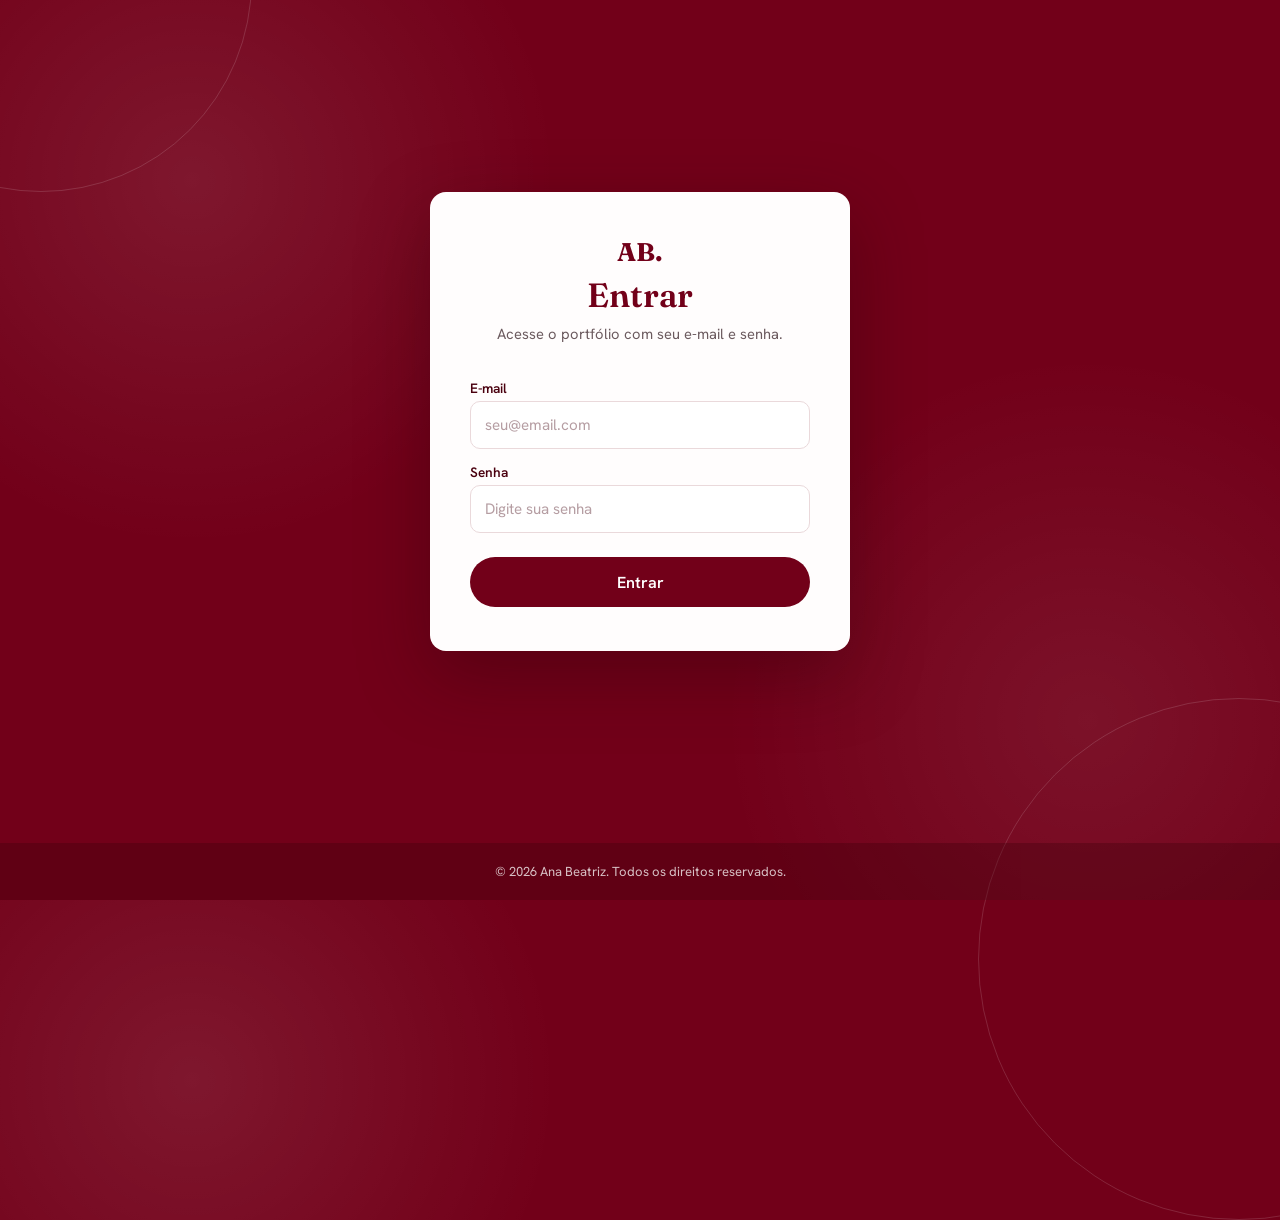
==== commit a62e92bf: "bia'" ====
--- a/index.html
+++ b/index.html
@@ -43,15 +43,15 @@
             <div class="texto-inicio">
 
                 <span class="saudacao">
-                    OLÁ, EU SOU
+                    BEM VINDO AO,
                 </span>
 
                 <h1>
-                    Ana Beatriz
+                    Meu Portfólio
                 </h1>
 
                 <h2>
-                    Estudante
+                    Aluna Ana Beatriz
                 </h2>
 
                 <div class="linha"></div>
